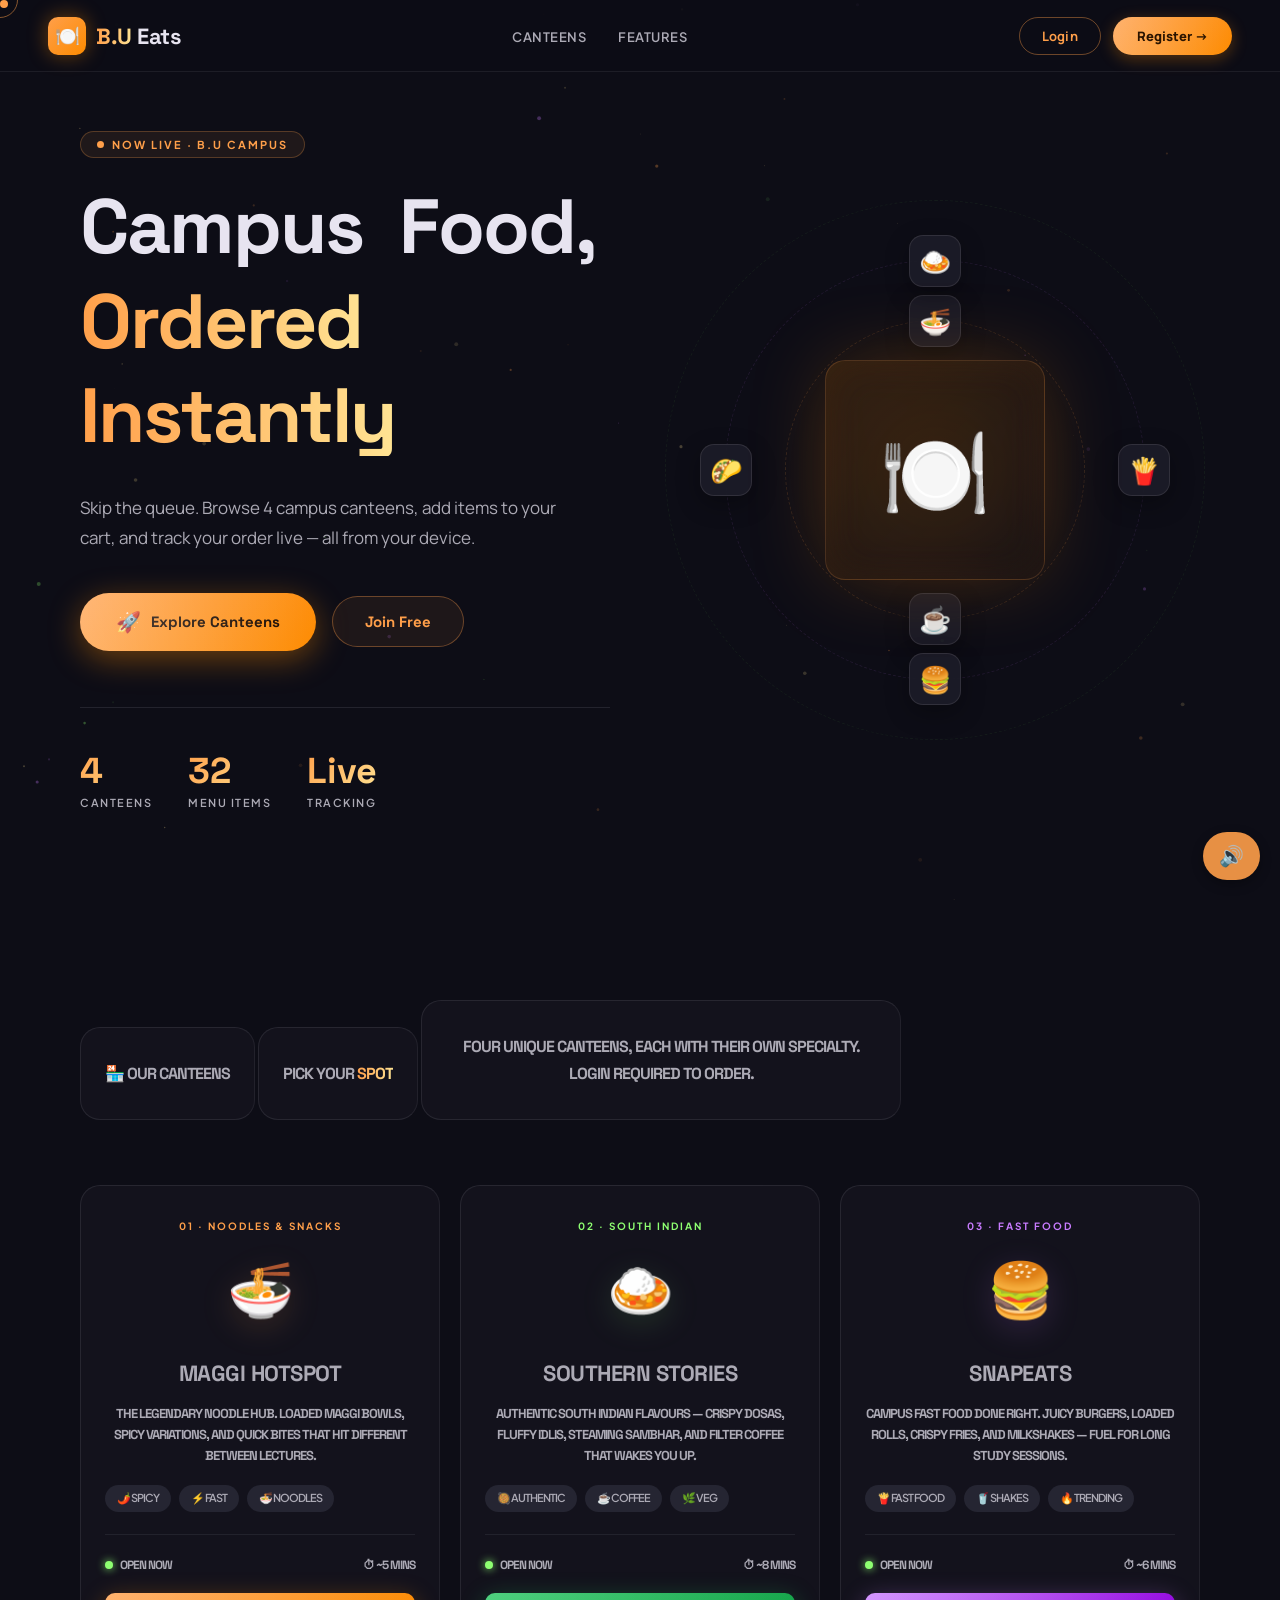
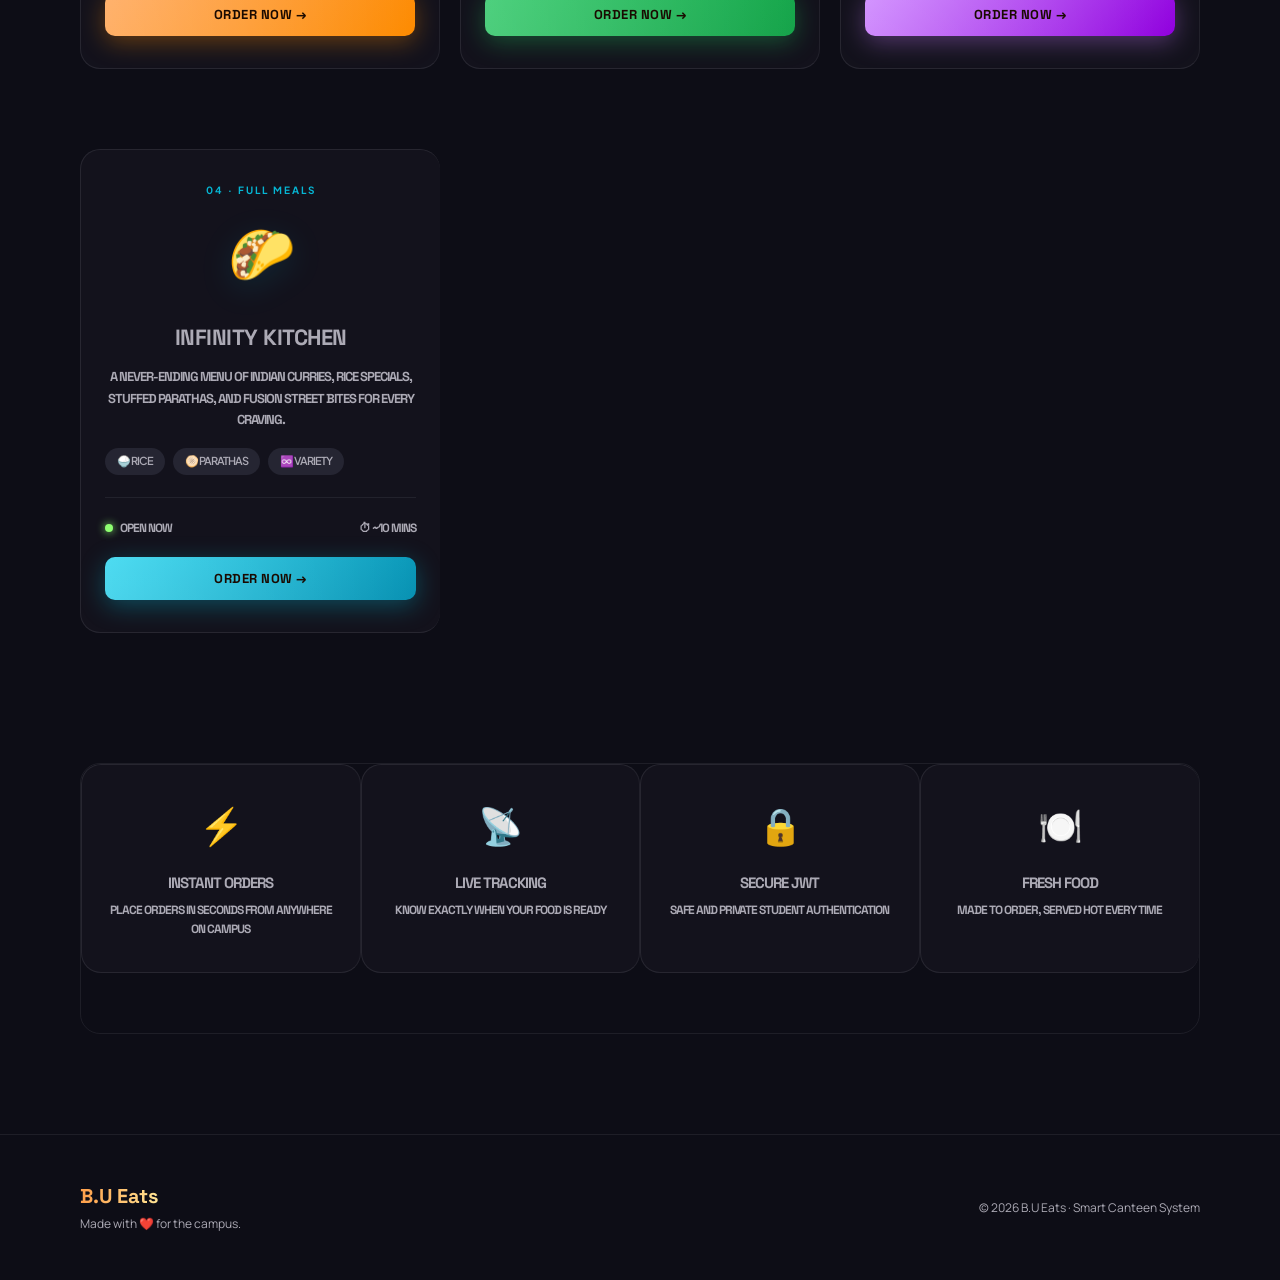
==== frontend/student/index.html @ 07b88af0 "fix: cap max volume at 10% - cannot go louder even on full volume - Changed MAX_VOLUME from 40% to 1" ====
<!DOCTYPE html>
<html lang="en">
<head>
  <meta charset="UTF-8"/>
  <meta name="viewport" content="width=device-width, initial-scale=1.0"/>
  <title>B.U Eats | Campus Food Ordering</title>
  <meta name="description" content="Order from your favourite campus canteens instantly. B.U Eats — skip the queue, enjoy the food."/>
  
  <!-- Background Music - Autoplay -->
  <audio id="bgMusic" autoplay loop style="display:none;">
    <source src="../assets/background-music.mp3" type="audio/mpeg">
  </audio>
  
  <script>
    // Start music immediately in HEAD before page renders
    const bgAudio = document.getElementById('bgMusic');
    bgAudio.volume = 0.1; // Set to 10% (very quiet)
    bgAudio.play().catch(err => {
      // Autoplay blocked - will play on first interaction
      console.log('Autoplay blocked by browser');
    });
    
    // Handle autoplay blocking with user gesture
    const enableAutoplay = () => {
      const audio = document.getElementById('bgMusic');
      if(audio && audio.paused) {
        audio.play().catch(e => console.log('Play on gesture failed:', e));
      }
      document.removeEventListener('click', enableAutoplay);
      document.removeEventListener('touchstart', enableAutoplay);
    };
    
    document.addEventListener('click', enableAutoplay);
    document.addEventListener('touchstart', enableAutoplay);
    
    // Stop audio when tab is hidden (browser backgrounded or tab switched)
    document.addEventListener('visibilitychange', () => {
      const audio = document.getElementById('bgMusic');
      if(document.hidden) {
        // Page is hidden - pause audio
        audio.pause();
        // Re-enable click/touch listeners when user comes back
        document.addEventListener('click', enableAutoplay);
        document.addEventListener('touchstart', enableAutoplay);
      }
    });
  </script>
  
  <link rel="preconnect" href="https://fonts.googleapis.com"/>
  <link href="https://fonts.googleapis.com/css2?family=Space+Grotesk:wght@400;500;600;700;800&family=Manrope:wght@400;500;600;700;800&family=Plus+Jakarta+Sans:wght@400;600;700&display=swap" rel="stylesheet"/>
  <style>
    *, *::before, *::after { box-sizing: border-box; margin: 0; padding: 0; }
    html { scroll-behavior: smooth; }

    :root {
      --bg:          #0d0d16;
      --bg-low:      #13121c;
      --bg-card:     #1f1e2b;
      --bg-high:     #252532;
      --primary:     #ff9f4a;
      --primary-2:   #fd8b00;
      --secondary:   #c97cff;
      --tertiary:    #8eff71;
      --amber:       #ffe393;
      --on-surface:  #e7e4f0;
      --muted:       #acaab5;
      --outline:     #484751;
      --radius:      12px;
      --radius-lg:   20px;
      --radius-full: 9999px;
    }

    body {
      font-family: 'Manrope', sans-serif;
      background: var(--bg);
      color: var(--on-surface);
      min-height: 100vh;
      overflow-x: hidden;
      cursor: none;
    }

    /* ── Custom cursor ─────────────────────────────────────── */
    #cursor-dot {
      width: 8px; height: 8px;
      background: var(--primary);
      border-radius: 50%;
      position: fixed; top: 0; left: 0;
      pointer-events: none; z-index: 9999;
      transition: transform 0.1s ease;
    }
    #cursor-ring {
      width: 36px; height: 36px;
      border: 1.5px solid rgba(255,159,74,0.5);
      border-radius: 50%;
      position: fixed; top: 0; left: 0;
      pointer-events: none; z-index: 9998;
      transition: width 0.3s ease, height 0.3s ease, left 0.12s ease, top 0.12s ease, opacity 0.3s ease;
    }
    body:hover #cursor-ring { opacity: 1; }

    /* ── Scrollbar ──────────────────────────────────────────── */
    ::-webkit-scrollbar { width: 5px; }
    ::-webkit-scrollbar-track { background: var(--bg); }
    ::-webkit-scrollbar-thumb { background: var(--primary); border-radius: 5px; }

    /* ── Background: ambient orbs ───────────────────────────── */
    .bg-orbs {
      position: fixed; inset: 0; z-index: 0; pointer-events: none; overflow: hidden;
    }
    .orb {
      position: absolute; border-radius: 50%; filter: blur(80px); opacity: 0;
      animation: orbFloat ease-in-out infinite;
    }
    .orb-1 { width: 600px; height: 600px; background: rgba(255,140,0,0.08); top: -200px; left: -150px; animation-duration: 12s; animation-delay: 0s; }
    .orb-2 { width: 500px; height: 500px; background: rgba(144,0,222,0.07); bottom: -150px; right: -100px; animation-duration: 15s; animation-delay: -5s; }
    .orb-3 { width: 350px; height: 350px; background: rgba(142,255,113,0.04); top: 50%; left: 50%; transform: translate(-50%,-50%); animation-duration: 10s; animation-delay: -3s; }

    @keyframes orbFloat {
      0%,100% { opacity: 0.6; transform: translateY(0) scale(1); }
      50%      { opacity: 1;   transform: translateY(-30px) scale(1.05); }
    }

    /* ── Canvas for particles ──────────────────────────────── */
    #particle-canvas {
      position: fixed; inset: 0; z-index: 0; pointer-events: none; opacity: 0.5;
    }

    /* ── Navbar ───────────────────────────────────────────── */
    nav {
      position: fixed; top: 0; left: 0; right: 0; z-index: 100;
      display: flex; align-items: center; justify-content: space-between;
      padding: 0 48px; height: 72px;
      background: rgba(13,13,22,0.7);
      backdrop-filter: blur(24px);
      -webkit-backdrop-filter: blur(24px);
      border-bottom: 0.5px solid rgba(72,71,81,0.3);
      transition: background 0.3s ease;
    }
    nav.scrolled { background: rgba(13,13,22,0.95); }

    .nav-logo {
      display: flex; align-items: center; gap: 10px;
      font-family: 'Space Grotesk', sans-serif;
      font-size: 22px; font-weight: 800;
      color: var(--on-surface);
      text-decoration: none;
      letter-spacing: -0.5px;
    }
    .nav-logo-badge {
      width: 38px; height: 38px;
      background: linear-gradient(135deg, var(--primary), var(--primary-2));
      border-radius: 10px;
      display: flex; align-items: center; justify-content: center;
      font-size: 20px;
      box-shadow: 0 0 20px rgba(255,140,0,0.4);
      animation: logoPulse 2.5s ease-in-out infinite;
    }
    @keyframes logoPulse {
      0%,100% { box-shadow: 0 0 20px rgba(255,140,0,0.3); }
      50%      { box-shadow: 0 0 40px rgba(255,140,0,0.6); }
    }
    .logo-gradient {
      background: linear-gradient(90deg, var(--primary), var(--amber));
      -webkit-background-clip: text; -webkit-text-fill-color: transparent; background-clip: text;
    }

    .nav-links {
      display: flex; gap: 32px; list-style: none;
    }
    .nav-links a {
      font-family: 'Plus Jakarta Sans', sans-serif;
      font-size: 13px; font-weight: 600;
      color: var(--muted);
      text-decoration: none;
      letter-spacing: 0.5px;
      text-transform: uppercase;
      transition: color 0.2s ease;
      position: relative;
    }
    .nav-links a::after {
      content: '';
      position: absolute; bottom: -4px; left: 0; right: 0;
      height: 1.5px;
      background: linear-gradient(90deg, var(--primary), var(--amber));
      transform: scaleX(0); transform-origin: left;
      transition: transform 0.3s ease;
    }
    .nav-links a:hover { color: var(--on-surface); }
    .nav-links a:hover::after { transform: scaleX(1); }

    .nav-btns { display: flex; align-items: center; gap: 12px; }

    .btn-ghost {
      padding: 9px 22px;
      background: transparent;
      border: 0.5px solid rgba(255,159,74,0.4);
      color: var(--primary);
      font-family: 'Manrope', sans-serif;
      font-size: 13px; font-weight: 700;
      border-radius: var(--radius-full);
      cursor: none;
      transition: all 0.3s ease;
      letter-spacing: 0.3px;
    }
    .btn-ghost:hover {
      background: rgba(255,159,74,0.1);
      border-color: var(--primary);
      box-shadow: 0 0 20px rgba(255,159,74,0.25);
    }

    .btn-solid {
      padding: 10px 24px;
      background: linear-gradient(135deg, var(--primary), var(--primary-2));
      border: none;
      color: #2a1400;
      font-family: 'Manrope', sans-serif;
      font-size: 13px; font-weight: 800;
      border-radius: var(--radius-full);
      cursor: none;
      position: relative; overflow: hidden;
      transition: all 0.3s ease;
      box-shadow: 0 4px 16px rgba(255,140,0,0.3);
    }
    .btn-solid::before {
      content: '';
      position: absolute; top: 0; left: -100%; width: 200%; height: 100%;
      background: linear-gradient(90deg, transparent, rgba(255,255,255,0.2), transparent);
      animation: shimmer 3s infinite;
    }
    @keyframes shimmer { 0% { left: -100%; } 100% { left: 100%; } }
    .btn-solid:hover { transform: translateY(-2px); box-shadow: 0 8px 28px rgba(255,140,0,0.5); }
    .btn-solid span { position: relative; z-index: 1; }

    /* ── Hero ─────────────────────────────────────────────── */
    .hero {
      position: relative; z-index: 1;
      min-height: 100vh;
      display: grid;
      grid-template-columns: 1fr 1fr;
      align-items: center;
      gap: 60px;
      padding: 100px 80px 60px;
    }
    @media (max-width: 1000px) {
      .hero { grid-template-columns: 1fr; padding: 100px 32px 60px; }
      .hero-visual { display: none; }
    }

    .hero-eyebrow {
      display: inline-flex; align-items: center; gap: 8px;
      padding: 6px 16px;
      background: rgba(255,159,74,0.08);
      border: 0.5px solid rgba(255,159,74,0.25);
      border-radius: var(--radius-full);
      font-family: 'Plus Jakarta Sans', sans-serif;
      font-size: 11px; font-weight: 700;
      color: var(--primary);
      letter-spacing: 2px; text-transform: uppercase;
      margin-bottom: 28px;
      animation: eyebrowGlow 3s ease-in-out infinite;
    }
    @keyframes eyebrowGlow {
      0%,100% { box-shadow: 0 0 0 0 rgba(255,159,74,0); }
      50%      { box-shadow: 0 0 0 6px rgba(255,159,74,0); border-color: rgba(255,159,74,0.5); }
    }
    .eyebrow-dot {
      width: 7px; height: 7px; background: var(--primary); border-radius: 50%;
      animation: blink 1.2s ease-in-out infinite;
    }
    @keyframes blink { 0%,100%{opacity:1;transform:scale(1)} 50%{opacity:0.3;transform:scale(0.6)} }

    .hero h1 {
      font-family: 'Space Grotesk', sans-serif;
      font-size: clamp(44px, 6vw, 80px);
      font-weight: 800;
      line-height: 1.05;
      letter-spacing: -2px;
      margin-bottom: 24px;
    }
    .hero h1 .word { display: inline-block; overflow: hidden; }
    .hero h1 .word span {
      display: inline-block;
      animation: wordReveal 0.8s cubic-bezier(0.4,0,0.2,1) both;
    }
    .hero h1 .word:nth-child(1) span { animation-delay: 0.1s; }
    .hero h1 .word:nth-child(2) span { animation-delay: 0.2s; }
    .hero h1 .word:nth-child(3) span { animation-delay: 0.3s; animation-name: wordRevealGrad; }
    .hero h1 .word:nth-child(4) span { animation-delay: 0.4s; animation-name: wordRevealGrad; }

    @keyframes wordReveal {
      from { transform: translateY(110%); opacity: 0; }
      to   { transform: translateY(0);    opacity: 1; }
    }
    @keyframes wordRevealGrad {
      from { transform: translateY(110%); opacity: 0; }
      to   { transform: translateY(0);    opacity: 1; }
    }

    .gradient-text {
      background: linear-gradient(90deg, var(--primary) 0%, var(--amber) 50%, var(--primary) 100%);
      background-size: 200% auto;
      -webkit-background-clip: text; -webkit-text-fill-color: transparent; background-clip: text;
      animation: gradientMove 4s linear infinite;
    }
    @keyframes gradientMove { to { background-position: 200% center; } }

    .hero-sub {
      font-size: 17px; color: var(--muted); line-height: 1.75; margin-bottom: 40px;
      max-width: 480px;
      animation: fadeUp 0.8s ease 0.6s both;
    }
    @keyframes fadeUp { from { opacity:0; transform:translateY(20px); } to { opacity:1; transform:none; } }

    .hero-cta {
      display: flex; align-items: center; gap: 16px; flex-wrap: wrap;
      animation: fadeUp 0.8s ease 0.75s both;
    }

    .btn-hero {
      display: inline-flex; align-items: center; gap: 10px;
      padding: 16px 36px;
      background: linear-gradient(135deg, var(--primary), var(--primary-2));
      border: none; color: #1a0a00;
      font-family: 'Space Grotesk', sans-serif;
      font-size: 15px; font-weight: 800;
      border-radius: var(--radius-full);
      cursor: none; text-decoration: none;
      position: relative; overflow: hidden;
      transition: all 0.35s ease;
      box-shadow: 0 8px 32px rgba(255,140,0,0.4);
    }
    .btn-hero::before {
      content: '';
      position: absolute; top: 0; left: -100%; width: 200%; height: 100%;
      background: linear-gradient(90deg, transparent, rgba(255,255,255,0.25), transparent);
      animation: shimmer 2s infinite;
    }
    .btn-hero:hover {
      transform: translateY(-4px) scale(1.04);
      box-shadow: 0 16px 48px rgba(255,140,0,0.6);
    }
    .btn-hero-icon { font-size: 20px; animation: rocketAnim 1.5s ease-in-out infinite; }
    @keyframes rocketAnim {
      0%,100%{ transform:translateY(0) rotate(0); }
      50%    { transform:translateY(-5px) rotate(-8deg); }
    }

    .btn-outline-hero {
      display: inline-flex; align-items: center; gap: 8px;
      padding: 15px 32px;
      background: rgba(255,159,74,0.07);
      border: 0.5px solid rgba(255,159,74,0.35);
      color: var(--primary);
      font-family: 'Space Grotesk', sans-serif;
      font-size: 15px; font-weight: 700;
      border-radius: var(--radius-full);
      cursor: none; text-decoration: none;
      transition: all 0.3s ease;
    }
    .btn-outline-hero:hover {
      background: rgba(255,159,74,0.14);
      border-color: var(--primary);
      transform: translateY(-2px);
      box-shadow: 0 8px 24px rgba(255,159,74,0.2);
    }

    .hero-stats {
      display: flex; gap: 36px; margin-top: 56px; padding-top: 40px;
      border-top: 0.5px solid rgba(72,71,81,0.4);
      animation: fadeUp 0.8s ease 0.9s both;
    }
    .stat-num {
      font-family: 'Space Grotesk', sans-serif;
      font-size: 36px; font-weight: 800;
      background: linear-gradient(135deg, var(--primary), var(--amber));
      -webkit-background-clip: text; -webkit-text-fill-color: transparent; background-clip: text;
    }
    .stat-label {
      font-family: 'Plus Jakarta Sans', sans-serif;
      font-size: 11px; font-weight: 600; color: var(--muted);
      text-transform: uppercase; letter-spacing: 1.5px; margin-top: 2px;
    }

    /* ── Hero visual: orbiting food ────────────────────────── */
    .hero-visual {
      position: relative; width: 100%; aspect-ratio: 1;
      display: flex; align-items: center; justify-content: center;
      animation: fadeUp 0.8s ease 0.5s both;
    }

    .visual-core {
      position: relative;
      width: 220px; height: 220px;
      background: linear-gradient(135deg, rgba(255,140,0,0.15), rgba(253,139,0,0.05));
      border: 0.5px solid rgba(255,159,74,0.2);
      border-radius: var(--radius-lg);
      display: flex; align-items: center; justify-content: center;
      font-size: 90px;
      box-shadow: 0 0 80px rgba(255,140,0,0.2), inset 0 0 40px rgba(255,140,0,0.05);
      backdrop-filter: blur(20px);
      animation: coreFloat 5s ease-in-out infinite;
    }
    @keyframes coreFloat {
      0%,100%{ transform:translateY(0) rotate(0deg); }
      33%    { transform:translateY(-12px) rotate(2deg); }
      66%    { transform:translateY(6px) rotate(-1deg); }
    }

    .orbit { position: absolute; border-radius: 50%; border: 0.5px dashed rgba(255,159,74,0.15); }
    .orbit-1 { width: 300px; height: 300px; animation: spin 12s linear infinite; }
    .orbit-2 { width: 420px; height: 420px; animation: spin 20s linear infinite reverse; border-color: rgba(201,124,255,0.1); }
    .orbit-3 { width: 540px; height: 540px; animation: spin 30s linear infinite; border-color: rgba(142,255,113,0.06); }
    @keyframes spin { to { transform: rotate(360deg); } }

    .orbit-item {
      position: absolute;
      width: 52px; height: 52px;
      background: rgba(31,30,43,0.8);
      border: 0.5px solid rgba(72,71,81,0.5);
      border-radius: 14px;
      display: flex; align-items: center; justify-content: center;
      font-size: 26px;
      backdrop-filter: blur(12px);
      box-shadow: 0 8px 24px rgba(0,0,0,0.3);
    }
    /* place items on orbit rings */
    .orbit-1 .orbit-item:nth-child(1) { top: -26px; left: calc(50% - 26px); }
    .orbit-1 .orbit-item:nth-child(2) { bottom: -26px; left: calc(50% - 26px); }
    .orbit-2 .orbit-item:nth-child(1) { top: -26px; left: calc(50% - 26px); }
    .orbit-2 .orbit-item:nth-child(2) { bottom: -26px; left: calc(50% - 26px); }
    .orbit-2 .orbit-item:nth-child(3) { left: -26px; top: calc(50% - 26px); }
    .orbit-2 .orbit-item:nth-child(4) { right: -26px; top: calc(50% - 26px); }

    /* Glow halo */
    .visual-glow {
      position: absolute; width: 300px; height: 300px;
      background: radial-gradient(circle, rgba(255,140,0,0.08) 0%, transparent 70%);
      border-radius: 50%;
      animation: glowPulse 4s ease-in-out infinite;
    }
    @keyframes glowPulse { 0%,100%{opacity:0.6;transform:scale(1)} 50%{opacity:1;transform:scale(1.15)} }

    /* ── Section ───────────────────────────────────────────── */
    section { position: relative; z-index: 1; padding: 100px 80px; }
    @media (max-width: 800px) { section { padding: 80px 24px; } }

    .section-eyebrow {
      display: inline-block;
      font-family: 'Plus Jakarta Sans', sans-serif;
      font-size: 11px; font-weight: 700;
      color: var(--primary); letter-spacing: 2.5px; text-transform: uppercase;
      margin-bottom: 14px;
      opacity: 0; transform: translateY(16px); transition: all 0.6s ease;
    }
    .section-eyebrow.visible { opacity: 1; transform: none; }

    .section-title {
      font-family: 'Space Grotesk', sans-serif;
      font-size: clamp(30px, 4vw, 48px);
      font-weight: 800; letter-spacing: -1px; line-height: 1.15;
      margin-bottom: 14px;
      opacity: 0; transform: translateY(20px); transition: all 0.6s ease 0.1s;
    }
    .section-title.visible { opacity: 1; transform: none; }

    .section-sub {
      font-size: 16px; color: var(--muted); line-height: 1.7; max-width: 480px;
      margin-bottom: 60px;
      opacity: 0; transform: translateY(16px); transition: all 0.6s ease 0.2s;
    }
    .section-sub.visible { opacity: 1; transform: none; }

    /* ── Canteen grid ──────────────────────────────────────── */
    .canteen-grid {
      display: grid;
      grid-template-columns: repeat(auto-fill, minmax(280px, 1fr));
      gap: 20px;
    }

    .canteen-card {
      position: relative;
      background: var(--bg-card);
      border: 0.5px solid rgba(72,71,81,0.4);
      border-radius: var(--radius-lg);
      padding: 32px 28px;
      overflow: hidden;
      cursor: none;
      transition: all 0.4s cubic-bezier(0.4,0,0.2,1);
      transform-style: preserve-3d;

      opacity: 0; transform: translateY(30px) scale(0.97);
    }
    .canteen-card.visible { opacity: 1; transform: none; }

    /* top glow bar */
    .canteen-card::before {
      content: '';
      position: absolute; top: 0; left: 0; right: 0; height: 2px;
      background: linear-gradient(90deg, transparent, var(--card-accent), transparent);
      opacity: 0; transition: opacity 0.4s;
    }

    /* radial glow on hover */
    .canteen-card::after {
      content: '';
      position: absolute; inset: 0;
      background: radial-gradient(ellipse 70% 50% at 50% 0%, var(--card-glow), transparent);
      opacity: 0; transition: opacity 0.4s;
      border-radius: inherit;
    }

    .canteen-card:hover {
      transform: translateY(-10px) scale(1.02) rotateX(2deg);
      border-color: var(--card-accent);
      box-shadow: 0 30px 80px rgba(0,0,0,0.5), 0 0 0 0.5px var(--card-accent), 0 0 60px var(--card-glow);
    }
    .canteen-card:hover::before { opacity: 1; }
    .canteen-card:hover::after  { opacity: 1; }

    .canteen-card:nth-child(1) { --card-accent: #ff9f4a; --card-glow: rgba(255,159,74,0.15); transition-delay: 0.05s; }
    .canteen-card:nth-child(2) { --card-accent: #8eff71; --card-glow: rgba(142,255,113,0.12); transition-delay: 0.10s; }
    .canteen-card:nth-child(3) { --card-accent: #c97cff; --card-glow: rgba(201,124,255,0.15); transition-delay: 0.15s; }
    .canteen-card:nth-child(4) { --card-accent: #06b6d4; --card-glow: rgba(6,182,212,0.12);   transition-delay: 0.20s; }

    .canteen-badge {
      font-family: 'Plus Jakarta Sans', sans-serif;
      font-size: 10px; font-weight: 700;
      color: var(--card-accent); letter-spacing: 2px; text-transform: uppercase;
      margin-bottom: 10px;
    }

    .canteen-icon {
      font-size: 54px; display: block; margin-bottom: 18px;
      transition: transform 0.4s cubic-bezier(0.34,1.56,0.64,1);
      filter: drop-shadow(0 8px 16px var(--card-glow));
    }
    .canteen-card:hover .canteen-icon { transform: scale(1.22) translateY(-4px) rotate(-6deg); }

    .canteen-name {
      font-family: 'Space Grotesk', sans-serif;
      font-size: 22px; font-weight: 800; letter-spacing: -0.5px;
      margin-bottom: 10px;
    }
    .canteen-desc { font-size: 13px; color: var(--muted); line-height: 1.65; margin-bottom: 18px; }

    .canteen-chips { display: flex; gap: 8px; flex-wrap: wrap; margin-bottom: 22px; }
    .chip {
      padding: 4px 12px;
      background: var(--bg-high);
      border-radius: var(--radius-full);
      font-family: 'Plus Jakarta Sans', sans-serif;
      font-size: 11px; font-weight: 600;
      color: var(--muted);
      transition: all 0.25s;
    }
    .canteen-card:hover .chip { border: 0.5px solid var(--card-accent); color: var(--card-accent); background: transparent; }

    .canteen-foot {
      display: flex; align-items: center; justify-content: space-between;
      padding-top: 20px;
      border-top: 0.5px solid rgba(72,71,81,0.3);
      margin-bottom: 18px;
    }
    .live-indicator { display: flex; align-items: center; gap: 7px; font-size: 12px; color: var(--muted); }
    .live-dot {
      width: 8px; height: 8px; border-radius: 50%;
      background: var(--tertiary);
      box-shadow: 0 0 8px var(--tertiary);
      animation: blink 1.5s ease-in-out infinite;
    }
    .time-label { font-size: 12px; color: var(--muted); }

    .btn-canteen {
      position: relative; width: 100%;
      padding: 13px;
      border: none;
      color: #1a0a00;
      font-family: 'Space Grotesk', sans-serif;
      font-size: 13px; font-weight: 800;
      letter-spacing: 0.5px; text-transform: uppercase;
      border-radius: 10px;
      cursor: none; overflow: hidden;
      transition: all 0.3s ease;
    }
    .canteen-card:nth-child(1) .btn-canteen { background: linear-gradient(135deg,#ff9f4a,#fd8b00); box-shadow: 0 6px 24px rgba(255,140,0,0.35); }
    .canteen-card:nth-child(2) .btn-canteen { background: linear-gradient(135deg,#22c55e,#16a34a); box-shadow: 0 6px 24px rgba(34,197,94,0.35); }
    .canteen-card:nth-child(3) .btn-canteen { background: linear-gradient(135deg,#c97cff,#9000de); box-shadow: 0 6px 24px rgba(201,124,255,0.35); }
    .canteen-card:nth-child(4) .btn-canteen { background: linear-gradient(135deg,#22d3ee,#0891b2); box-shadow: 0 6px 24px rgba(6,182,212,0.35); }

    .btn-canteen::before {
      content: '';
      position: absolute; top:0; left:-100%; width:200%; height:100%;
      background: linear-gradient(90deg,transparent,rgba(255,255,255,0.2),transparent);
      animation: shimmer 2.5s infinite;
    }
    .btn-canteen:hover { transform: translateY(-3px); filter: brightness(1.1); }
    .btn-canteen span { position: relative; z-index:1; }

    /* ── Features strip ────────────────────────────────────── */
    .features-strip {
      display: grid;
      grid-template-columns: repeat(4, 1fr);
      margin-top: 70px;
      border: 0.5px solid rgba(72,71,81,0.3);
      border-radius: var(--radius-lg);
      overflow: hidden;
    }
    @media (max-width: 700px) { .features-strip { grid-template-columns: 1fr 1fr; } }

    .feature-cell {
      padding: 32px 24px;
      background: var(--bg-low);
      text-align: center;
      border-right: 0.5px solid rgba(72,71,81,0.3);
      transition: background 0.3s ease;
      opacity: 0; transform: translateY(16px); transition: all 0.5s ease;
    }
    .feature-cell.visible { opacity: 1; transform: none; }
    .feature-cell:last-child { border-right: none; }
    .feature-cell:hover { background: rgba(255,159,74,0.05); }
    .feature-emoji { font-size: 36px; margin-bottom: 12px; display: block; }
    .feature-title {
      font-family: 'Space Grotesk', sans-serif;
      font-size: 15px; font-weight: 700; margin-bottom: 6px;
    }
    .feature-desc { font-size: 12px; color: var(--muted); line-height: 1.6; }

    /* ── Footer ────────────────────────────────────────────── */
    footer {
      position: relative; z-index: 1;
      border-top: 0.5px solid rgba(72,71,81,0.3);
      padding: 48px 80px;
      display: flex; align-items: center; justify-content: space-between; flex-wrap: wrap; gap: 20px;
    }
    @media (max-width: 700px) { footer { padding: 40px 24px; flex-direction: column; text-align: center; } }
    .footer-brand {
      font-family: 'Space Grotesk', sans-serif;
      font-size: 20px; font-weight: 800;
    }
    .footer-text { font-size: 12px; color: var(--muted); }
    .footer-love { color: var(--primary); }

    /* ═══════════════════════════════════════════════════════════
       MOBILE RESPONSIVE — all breakpoints
    ═══════════════════════════════════════════════════════════ */

    /* Hamburger button */
    .hamburger {
      display: none;
      flex-direction: column; justify-content: center; align-items: center;
      gap: 5px; width: 40px; height: 40px;
      background: rgba(255,159,74,0.08);
      border: 0.5px solid rgba(255,159,74,0.25);
      border-radius: 10px; cursor: pointer; z-index: 200;
    }
    .hamburger span {
      width: 20px; height: 2px;
      background: var(--primary); border-radius: 2px;
      transition: all 0.3s ease;
      display: block;
    }
    .hamburger.open span:nth-child(1) { transform: translateY(7px) rotate(45deg); }
    .hamburger.open span:nth-child(2) { opacity: 0; }
    .hamburger.open span:nth-child(3) { transform: translateY(-7px) rotate(-45deg); }

    /* Mobile drawer */
    .mobile-menu {
      display: none;
      position: fixed; top: 72px; left: 0; right: 0; bottom: 0;
      background: rgba(13,13,22,0.97);
      backdrop-filter: blur(24px);
      flex-direction: column; align-items: center; justify-content: center;
      gap: 32px; z-index: 99;
      animation: menuSlide 0.3s ease;
    }
    @keyframes menuSlide {
      from { opacity: 0; transform: translateY(-20px); }
      to   { opacity: 1; transform: none; }
    }
    .mobile-menu.open { display: flex; }
    .mobile-menu a {
      font-family: 'Space Grotesk', sans-serif;
      font-size: 28px; font-weight: 800;
      color: var(--on-surface); text-decoration: none;
      transition: color 0.2s;
    }
    .mobile-menu a:hover { color: var(--primary); }
    .mobile-menu-btns { display: flex; flex-direction: column; gap: 12px; align-items: center; margin-top: 16px; }

    @media (max-width: 768px) {
      /* Hide desktop cursor on touch devices */
      #cursor-dot, #cursor-ring { display: none; }
      body { cursor: auto; }
      a, button { cursor: pointer; }

      /* Navbar */
      nav { padding: 0 20px; }
      .nav-links { display: none; }
      .nav-btns  { display: none; }
      .hamburger { display: flex; }

      /* Hero */
      .hero {
        grid-template-columns: 1fr;
        padding: 90px 20px 50px;
        min-height: auto;
        gap: 32px;
        text-align: center;
      }
      .hero-visual { display: none !important; }
      .hero-content { display: flex; flex-direction: column; align-items: center; }
      .hero-eyebrow { margin-bottom: 20px; }
      .hero h1 {
        font-size: clamp(36px, 9vw, 52px);
        letter-spacing: -1.5px;
      }
      .hero-sub { font-size: 15px; text-align: center; max-width: 100%; }
      .hero-cta { justify-content: center; }
      .btn-hero { padding: 14px 28px; font-size: 14px; }
      .btn-outline-hero { padding: 13px 24px; font-size: 14px; }
      .hero-stats {
        margin-top: 36px; padding-top: 28px;
        justify-content: center; gap: 24px;
      }
      .stat-num { font-size: 28px; }

      /* Section */
      section { padding: 60px 20px; }
      .section-sub { margin-bottom: 36px; }

      /* Canteen grid — 2 columns on mobile */
      .canteen-grid {
        grid-template-columns: 1fr 1fr;
        gap: 12px;
      }
      .canteen-card { padding: 20px 16px; }
      .canteen-icon { font-size: 38px; margin-bottom: 12px; }
      .canteen-name { font-size: 16px; }
      .canteen-desc { font-size: 12px; margin-bottom: 12px; display: none; }
      .canteen-chips { display: none; }
      .canteen-foot { margin-bottom: 12px; }
      .btn-canteen { padding: 11px; font-size: 11px; }

      /* Features strip — 2x2 */
      .features-strip { grid-template-columns: 1fr 1fr; }
      .feature-cell { padding: 24px 16px; border-bottom: 0.5px solid rgba(72,71,81,0.3); }
      .feature-emoji { font-size: 28px; }
      .feature-title { font-size: 13px; }
      .feature-desc  { font-size: 11px; }

      /* Footer */
      footer { padding: 32px 20px; flex-direction: column; text-align: center; gap: 12px; }
    }

    @media (max-width: 400px) {
      .canteen-grid { grid-template-columns: 1fr; }
      .hero h1 { font-size: 32px; }
      .hero-cta { flex-direction: column; width: 100%; }
      .btn-hero, .btn-outline-hero { width: 100%; justify-content: center; }
    }
  </style>
</head>
<body>

<!-- Custom cursor -->
<div id="cursor-dot"></div>
<div id="cursor-ring"></div>

<!-- Ambient orbs -->
<div class="bg-orbs">
  <div class="orb orb-1"></div>
  <div class="orb orb-2"></div>
  <div class="orb orb-3"></div>
</div>

<!-- Particle canvas -->
<canvas id="particle-canvas"></canvas>

<!-- Navbar -->
<nav id="navbar">
  <a href="index.html" class="nav-logo">
    <div class="nav-logo-badge">🍽️</div>
    <span><span class="logo-gradient">B.U</span> Eats</span>
  </a>
  <ul class="nav-links">
    <li><a href="#canteens">Canteens</a></li>
    <li><a href="#features">Features</a></li>
  </ul>
  <div class="nav-btns" id="navBtns">
    <!-- Populated by JS based on login state -->
  </div>
  <!-- Hamburger (mobile only) -->
  <button class="hamburger" id="hamburger" onclick="toggleMenu()" aria-label="Menu">
    <span></span><span></span><span></span>
  </button>
</nav>

<!-- Mobile slide-down menu -->
<div class="mobile-menu" id="mobileMenu">
  <a href="#canteens" onclick="toggleMenu()">Canteens</a>
  <a href="#features" onclick="toggleMenu()">Features</a>
  <div class="mobile-menu-btns" id="mobileNavBtns">
    <!-- filled by JS -->
  </div>
</div>

<!-- Hero -->
<div class="hero">
  <!-- Left content -->
  <div class="hero-content">
    <div class="hero-eyebrow">
      <div class="eyebrow-dot"></div>
      Now Live · B.U Campus
    </div>

    <h1>
      <span class="word"><span>Campus</span></span>&nbsp;
      <span class="word"><span>Food,</span></span><br>
      <span class="word"><span class="gradient-text">Ordered</span></span>&nbsp;
      <span class="word"><span class="gradient-text">Instantly</span></span>
    </h1>

    <p class="hero-sub">
      Skip the queue. Browse 4 campus canteens, add items to your cart, 
      and track your order live — all from your device.
    </p>

    <div class="hero-cta">
      <a href="#canteens" class="btn-hero">
        <span class="btn-hero-icon">🚀</span>
        <span>Explore Canteens</span>
      </a>
      <a href="register.html" class="btn-outline-hero">Join Free</a>
    </div>

    <div class="hero-stats">
      <div>
        <div class="stat-num" data-count="4">0</div>
        <div class="stat-label">Canteens</div>
      </div>
      <div>
        <div class="stat-num" data-count="32">0</div>
        <div class="stat-label">Menu Items</div>
      </div>
      <div>
        <div class="stat-num" data-text="Live">—</div>
        <div class="stat-label">Tracking</div>
      </div>
    </div>
  </div>

  <!-- Right: orbiting food visual -->
  <div class="hero-visual">
    <div class="visual-glow"></div>

    <div class="orbit orbit-1">
      <div class="orbit-item">🍜</div>
      <div class="orbit-item">☕</div>
    </div>
    <div class="orbit orbit-2">
      <div class="orbit-item">🍛</div>
      <div class="orbit-item">🍔</div>
      <div class="orbit-item">🌮</div>
      <div class="orbit-item">🍟</div>
    </div>
    <div class="orbit orbit-3"></div>

    <div class="visual-core">🍽️</div>
  </div>
</div>

<!-- Canteens Section -->
<section id="canteens">
  <div class="section-eyebrow reveal">🏪 Our Canteens</div>
  <div class="section-title reveal">Pick Your <span class="gradient-text">Spot</span></div>
  <div class="section-sub reveal">Four unique canteens, each with their own specialty. Login required to order.</div>

  <div class="canteen-grid">

    <div class="canteen-card reveal" onclick="openCanteen(1)" id="canteen-1">
      <div class="canteen-badge">01 · Noodles & Snacks</div>
      <span class="canteen-icon">🍜</span>
      <div class="canteen-name">Maggi Hotspot</div>
      <div class="canteen-desc">The legendary noodle hub. Loaded Maggi bowls, spicy variations, and quick bites that hit different between lectures.</div>
      <div class="canteen-chips">
        <span class="chip">🌶️ Spicy</span>
        <span class="chip">⚡ Fast</span>
        <span class="chip">🍜 Noodles</span>
      </div>
      <div class="canteen-foot">
        <div class="live-indicator"><div class="live-dot"></div> Open Now</div>
        <div class="time-label">⏱ ~5 mins</div>
      </div>
      <button class="btn-canteen"><span>Order Now →</span></button>
    </div>

    <div class="canteen-card reveal" onclick="openCanteen(2)" id="canteen-2">
      <div class="canteen-badge">02 · South Indian</div>
      <span class="canteen-icon">🍛</span>
      <div class="canteen-name">Southern Stories</div>
      <div class="canteen-desc">Authentic South Indian flavours — crispy dosas, fluffy idlis, steaming sambhar, and filter coffee that wakes you up.</div>
      <div class="canteen-chips">
        <span class="chip">🥘 Authentic</span>
        <span class="chip">☕ Coffee</span>
        <span class="chip">🌿 Veg</span>
      </div>
      <div class="canteen-foot">
        <div class="live-indicator"><div class="live-dot"></div> Open Now</div>
        <div class="time-label">⏱ ~8 mins</div>
      </div>
      <button class="btn-canteen"><span>Order Now →</span></button>
    </div>

    <div class="canteen-card reveal" onclick="openCanteen(3)" id="canteen-3">
      <div class="canteen-badge">03 · Fast Food</div>
      <span class="canteen-icon">🍔</span>
      <div class="canteen-name">SnapEats</div>
      <div class="canteen-desc">Campus fast food done right. Juicy burgers, loaded rolls, crispy fries, and milkshakes — fuel for long study sessions.</div>
      <div class="canteen-chips">
        <span class="chip">🍟 Fast Food</span>
        <span class="chip">🥤 Shakes</span>
        <span class="chip">🔥 Trending</span>
      </div>
      <div class="canteen-foot">
        <div class="live-indicator"><div class="live-dot"></div> Open Now</div>
        <div class="time-label">⏱ ~6 mins</div>
      </div>
      <button class="btn-canteen"><span>Order Now →</span></button>
    </div>

    <div class="canteen-card reveal" onclick="openCanteen(4)" id="canteen-4">
      <div class="canteen-badge">04 · Full Meals</div>
      <span class="canteen-icon">🌮</span>
      <div class="canteen-name">Infinity Kitchen</div>
      <div class="canteen-desc">A never-ending menu of Indian curries, rice specials, stuffed parathas, and fusion street bites for every craving.</div>
      <div class="canteen-chips">
        <span class="chip">🍚 Rice</span>
        <span class="chip">🫓 Parathas</span>
        <span class="chip">♾️ Variety</span>
      </div>
      <div class="canteen-foot">
        <div class="live-indicator"><div class="live-dot"></div> Open Now</div>
        <div class="time-label">⏱ ~10 mins</div>
      </div>
      <button class="btn-canteen"><span>Order Now →</span></button>
    </div>

  </div>

  <!-- Features strip -->
  <div class="features-strip" id="features">
    <div class="feature-cell reveal">
      <span class="feature-emoji">⚡</span>
      <div class="feature-title">Instant Orders</div>
      <div class="feature-desc">Place orders in seconds from anywhere on campus</div>
    </div>
    <div class="feature-cell reveal">
      <span class="feature-emoji">📡</span>
      <div class="feature-title">Live Tracking</div>
      <div class="feature-desc">Know exactly when your food is ready</div>
    </div>
    <div class="feature-cell reveal">
      <span class="feature-emoji">🔒</span>
      <div class="feature-title">Secure JWT</div>
      <div class="feature-desc">Safe and private student authentication</div>
    </div>
    <div class="feature-cell reveal">
      <span class="feature-emoji">🍽️</span>
      <div class="feature-title">Fresh Food</div>
      <div class="feature-desc">Made to order, served hot every time</div>
    </div>
  </div>
</section>

<!-- Footer -->
<footer>
  <div>
    <div class="footer-brand"><span class="gradient-text">B.U Eats</span></div>
    <div class="footer-text" style="margin-top:6px;">Made with <span class="footer-love">❤️</span> for the campus.</div>
  </div>
  <div class="footer-text">© 2026 B.U Eats · Smart Canteen System</div>
</footer>

<script>
/* ── Custom cursor ── */
const dot  = document.getElementById('cursor-dot');
const ring = document.getElementById('cursor-ring');
let mx=0,my=0,rx=0,ry=0;
document.addEventListener('mousemove',e=>{
  mx=e.clientX; my=e.clientY;
  dot.style.left  = (mx-4)+'px';
  dot.style.top   = (my-4)+'px';
});
(function animRing(){
  rx += (mx - rx) * 0.12;
  ry += (my - ry) * 0.12;
  ring.style.left = (rx-18)+'px';
  ring.style.top  = (ry-18)+'px';
  requestAnimationFrame(animRing);
})();
document.querySelectorAll('a,button,.canteen-card').forEach(el=>{
  el.addEventListener('mouseenter',()=>{
    ring.style.width='56px'; ring.style.height='56px';
    ring.style.borderColor='rgba(255,159,74,0.7)';
    dot.style.transform='scale(2)';
  });
  el.addEventListener('mouseleave',()=>{
    ring.style.width='36px'; ring.style.height='36px';
    ring.style.borderColor='rgba(255,159,74,0.5)';
    dot.style.transform='scale(1)';
  });
});
</script>
<script src="../common/config.js"></script>
<script src="../common/app.js"></script>
<script>
/* ── Particle canvas ── */
const canvas = document.getElementById('particle-canvas');
const ctx = canvas.getContext('2d');
canvas.width  = window.innerWidth;
canvas.height = window.innerHeight;
window.addEventListener('resize',()=>{ canvas.width=window.innerWidth; canvas.height=window.innerHeight; });

const COLORS = ['rgba(255,159,74,', 'rgba(201,124,255,', 'rgba(142,255,113,', 'rgba(255,227,147,'];
const particles = Array.from({length:60},()=>({
  x: Math.random()*canvas.width,
  y: Math.random()*canvas.height,
  r: Math.random()*1.6+0.4,
  dx: (Math.random()-0.5)*0.4,
  dy: -Math.random()*0.5-0.1,
  c: COLORS[Math.floor(Math.random()*COLORS.length)],
  a: Math.random()*0.5+0.1,
}));

(function drawParticles(){
  ctx.clearRect(0,0,canvas.width,canvas.height);
  particles.forEach(p=>{
    p.x += p.dx; p.y += p.dy;
    if(p.y < -5) { p.y = canvas.height+5; p.x = Math.random()*canvas.width; }
    ctx.beginPath();
    ctx.arc(p.x,p.y,p.r,0,Math.PI*2);
    ctx.fillStyle = p.c + p.a + ')';
    ctx.fill();
  });
  requestAnimationFrame(drawParticles);
})();

/* ── Scroll-reveal ── */
const revealEls = document.querySelectorAll('.reveal');
const io = new IntersectionObserver(entries=>{
  entries.forEach((e,i)=>{
    if(e.isIntersecting){
      setTimeout(()=> e.target.classList.add('visible'), i*60);
      io.unobserve(e.target);
    }
  });
},{threshold:0.12});
revealEls.forEach(el=>{
  el.classList.add('section-eyebrow','section-title','section-sub','canteen-card','feature-cell');
  io.observe(el);
});

/* ── Scroll effects ── */
window.addEventListener('scroll',()=>{
  document.getElementById('navbar').classList.toggle('scrolled', window.scrollY>40);
});

/* ── Count-up animation ── */
document.querySelectorAll('[data-count]').forEach(el=>{
  const target = +el.dataset.count;
  let cur=0; const step=Math.ceil(target/30);
  const iv = setInterval(()=>{
    cur = Math.min(cur+step, target);
    el.textContent = cur;
    if(cur>=target) clearInterval(iv);
  },40);
});
document.querySelectorAll('[data-text]').forEach(el=>{
  setTimeout(()=>el.textContent=el.dataset.text, 800);
});

/* ── 3D tilt on canteen cards ── */
document.querySelectorAll('.canteen-card').forEach(card=>{
  card.addEventListener('mousemove',e=>{
    const r=card.getBoundingClientRect();
    const x=e.clientX-r.left, y=e.clientY-r.top;
    const cx=r.width/2, cy=r.height/2;
    const rx=(y-cy)/cy*6, ry=(cx-x)/cx*6;
    card.style.transform=`translateY(-10px) rotateX(${rx}deg) rotateY(${ry}deg) scale(1.02)`;
  });
  card.addEventListener('mouseleave',()=>{
    card.style.transform='';
  });
});

/* ── Navbar: show user or login buttons ── */
(function updateNav(){
  const token = localStorage.getItem('student_token');
  const user  = JSON.parse(localStorage.getItem('student_user') || 'null');
  const activeOrder = localStorage.getItem('student_order');
  const btns  = document.getElementById('navBtns');
  
  if(token && user && user.name){
    const firstName = user.name.split(' ')[0];
    const trackOrderBtn = activeOrder ? `
      <a href="order_status.html" style="text-decoration:none;">
        <button style="
          display:flex;align-items:center;gap:6px;
          padding:8px 16px;
          background:linear-gradient(135deg,rgba(34,197,94,0.15),rgba(79,255,176,0.1));
          border:0.5px solid rgba(79,255,176,0.4);
          color:#4fffb0;
          font-family:'Space Grotesk',sans-serif;
          font-size:12px;font-weight:700;
          border-radius:9999px;
          cursor:pointer;
          transition:all 0.25s;
          white-space:nowrap;
        " onmouseover="this.style.background='linear-gradient(135deg,rgba(34,197,94,0.25),rgba(79,255,176,0.2))'; this.style.boxShadow='0 0 20px rgba(79,255,176,0.2)'" onmouseout="this.style.background='linear-gradient(135deg,rgba(34,197,94,0.15),rgba(79,255,176,0.1))'; this.style.boxShadow='none'">
          <span style="font-size:14px;">📍</span>
          <span>Track Order</span>
        </button>
      </a>
    ` : '';
    
    btns.innerHTML = `
      <div style="display:flex;align-items:center;gap:12px;flex-wrap:wrap;">
        ${trackOrderBtn}
        <div style="
          display:flex;align-items:center;gap:8px;
          padding:8px 16px;
          background:rgba(255,159,74,0.1);
          border:0.5px solid rgba(255,159,74,0.3);
          border-radius:9999px;
          font-family:'Space Grotesk',sans-serif;
          font-size:13px;font-weight:700;
          cursor:pointer;
          transition:all 0.25s;
        " onclick="openCreditsModal()" onmouseover="this.style.background='rgba(255,159,74,0.2)'" onmouseout="this.style.background='rgba(255,159,74,0.1)'">
          <span style="font-size:16px;">👋</span>
          <span style="background:linear-gradient(90deg,#ff9f4a,#ffe393);-webkit-background-clip:text;-webkit-text-fill-color:transparent;background-clip:text;">
            ${firstName}
          </span>
          <span id="creditsDisplay" style="margin-left:8px;color:#ffd60a;font-weight:800;">💳 0</span>
        </div>
        <button onclick="logout()" style="
          padding:8px 18px;
          background:rgba(239,68,68,0.1);
          border:0.5px solid rgba(239,68,68,0.3);
          color:#fca5a5;
          font-family:'Manrope',sans-serif;font-size:13px;font-weight:700;
          border-radius:9999px;cursor:pointer;
          transition:all 0.25s;
          white-space:nowrap;
        " onmouseover="this.style.background='rgba(239,68,68,0.2)'" onmouseout="this.style.background='rgba(239,68,68,0.1)'">
          Sign Out
        </button>
      </div>`;
  } else {
    btns.innerHTML = `
      <a href="login.html"><button class="btn-ghost" style="cursor:pointer">Login</button></a>
      <a href="register.html"><button class="btn-solid" style="cursor:pointer"><span>Register →</span></button></a>`;
  }
})();

function logout(){
  localStorage.removeItem('student_token');
  localStorage.removeItem('student_user');
  localStorage.removeItem('student_order');
  window.location.reload();
}
document.querySelectorAll('a[href^="#"]').forEach(a=>{
  a.addEventListener('click',e=>{
    e.preventDefault();
    const t=document.querySelector(a.getAttribute('href'));
    if(t) t.scrollIntoView({behavior:'smooth'});
  });
});

/* ── openCanteen logic ── */
function openCanteen(id){
  const token=localStorage.getItem('student_token');
  if(!token||token==='undefined'){
    const card=document.getElementById('canteen-'+id);
    card.style.animation='shake 0.4s ease';
    setTimeout(()=>card.style.animation='',400);
    setTimeout(()=>{
      localStorage.setItem('redirectAfterLogin','menu.html?canteen='+id);
      window.location='login.html';
    },450);
    return;
  }
  window.location='menu.html?canteen='+id;
}
// inject shake keyframe
const ks=document.createElement('style');
ks.textContent='@keyframes shake{0%,100%{transform:translateX(0)}25%{transform:translateX(-8px)}75%{transform:translateX(8px)}}';
document.head.appendChild(ks);

// Force all reveal elements visible after a delay (fallback)
setTimeout(()=>document.querySelectorAll('.reveal').forEach(e=>e.classList.add('visible')),200);

/* ── Hamburger menu ── */
function toggleMenu(){
  const hb = document.getElementById('hamburger');
  const mm = document.getElementById('mobileMenu');
  hb.classList.toggle('open');
  mm.classList.toggle('open');
  // Populate mobile nav buttons same as desktop
  const token = localStorage.getItem('student_token');
  const user  = JSON.parse(localStorage.getItem('student_user') || 'null');
  const activeOrder = localStorage.getItem('student_order');
  const mBtns = document.getElementById('mobileNavBtns');
  if(token && user && user.name){
    const firstName = user.name.split(' ')[0];
    const trackBtn = activeOrder ? `<a href="order_status.html" style="display:flex;align-items:center;gap:8px;padding:12px 20px;background:rgba(79,255,176,0.15);border:0.5px solid rgba(79,255,176,0.3);color:#4fffb0;border-radius:12px;text-decoration:none;font-weight:700;">📍 Track Order</a>` : '';
    
    mBtns.innerHTML = `
      <div style="font-family:'Space Grotesk',sans-serif;font-size:20px;font-weight:800;color:#ff9f4a;">👋 ${firstName}</div>
      ${trackBtn}
      <button onclick="logout()" style="margin-top:8px;padding:12px 32px;background:rgba(239,68,68,0.15);border:0.5px solid rgba(239,68,68,0.4);color:#fca5a5;font-family:'Manrope',sans-serif;font-size:15px;font-weight:700;border-radius:9999px;cursor:pointer;width:100%;">Sign Out</button>`;
  } else {
    mBtns.innerHTML = `
      <a href="login.html" style="font-size:22px!important;">Login</a>
      <a href="register.html" style="color:#ff9f4a!important;font-size:22px!important;">Register →</a>`;
  }
}
// Close menu on scroll
window.addEventListener('scroll',()=>{
  document.getElementById('mobileMenu').classList.remove('open');
  document.getElementById('hamburger').classList.remove('open');
},{ passive: true });

/* ── CREDITS MODAL ── */
function openCreditsModal(){
  const modal = document.getElementById('creditsModal') || createCreditsModal();
  modal.style.display = 'flex';
  loadCredits();
}

function closeCreditsModal(){
  const modal = document.getElementById('creditsModal');
  if(modal) modal.style.display = 'none';
}

function createCreditsModal(){
  const modal = document.createElement('div');
  modal.id = 'creditsModal';
  modal.style.cssText = `
    display:none;
    position:fixed;
    inset:0;
    background:rgba(0,0,0,0.7);
    z-index:10000;
    align-items:center;
    justify-content:center;
    padding:20px;
  `;
  modal.innerHTML = `
    <div style="
      background:#13121c;
      border:1px solid rgba(255,159,74,0.3);
      border-radius:24px;
      padding:32px;
      max-width:500px;
      width:100%;
      animation:slideUp 0.3s ease;
    ">
      <div style="display:flex;justify-content:space-between;align-items:center;margin-bottom:24px;">
        <h2 style="font-size:22px;font-weight:800;color:#e7e4f0;">💳 Your Credits & Orders</h2>
        <button onclick="closeCreditsModal()" style="
          background:none;
          border:none;
          color:#9998aa;
          font-size:24px;
          cursor:pointer;
        ">✕</button>
      </div>
      
      <div style="
        background:rgba(255,159,74,0.1);
        border:1px solid rgba(255,159,74,0.3);
        border-radius:16px;
        padding:16px;
        margin-bottom:24px;
        text-align:center;
      ">
        <div style="color:#9998aa;font-size:12px;margin-bottom:6px;">Available Credits</div>
        <div style="font-size:32px;font-weight:900;background:linear-gradient(90deg,#ff9f4a,#ffe393);-webkit-background-clip:text;-webkit-text-fill-color:transparent;background-clip:text;">
          ₹<span id="modalCreditsValue">0</span>
        </div>
        <div style="color:#9998aa;font-size:11px;margin-top:6px;">Earned from late canteen orders</div>
      </div>
      
      <div style="margin-bottom:16px;">
        <div style="color:#9998aa;font-size:12px;font-weight:700;margin-bottom:12px;text-transform:uppercase;letter-spacing:1.2px;">Recent Orders</div>
        <div id="ordersListModal" style="max-height:300px;overflow-y:auto;">Loading...</div>
      </div>
      
      <style>
        @keyframes slideUp {
          from { opacity:0;transform:translateY(24px) }
          to { opacity:1;transform:translateY(0) }
        }
      </style>
    </div>
  `;
  document.body.appendChild(modal);
  modal.addEventListener('click', (e) => e.target === modal && closeCreditsModal());
  return modal;
}

async function loadCredits(){
  try {
    const res = await fetch(`${API}/student/credits`, { 
      headers: { Authorization: `Bearer ${localStorage.getItem('student_token')}` }
    });
    if(!res.ok) throw new Error('Failed to load credits');
    const data = await res.json();
    const creditsDisplay = document.getElementById('creditsDisplay');
    if(creditsDisplay) creditsDisplay.textContent = `💳 ₹${data.credits || 0}`;
    document.getElementById('modalCreditsValue').textContent = data.credits || 0;
  } catch(e) {
    console.error('Credits error:', e);
  }
  
  try {
    const token = localStorage.getItem('student_token');
    console.log('Fetching orders with token:', token ? 'present' : 'missing');
    const res = await fetch(`${API}/student/orders`, {
      headers: { Authorization: `Bearer ${token}` }
    });
    console.log('Orders response status:', res.status);
    if(!res.ok) {
      const errText = await res.text();
      console.error('Orders error response:', errText);
      throw new Error(`HTTP ${res.status}: ${errText}`);
    }
    const orders = await res.json();
    console.log('Orders loaded:', orders);
    
    const html = orders.map(o => {
      const items = Array.isArray(o.items) ? o.items : [];
      const itemsJson = JSON.stringify(items);
      return `
      <div style="
        background:#1f1e2b;
        border:0.5px solid rgba(72,71,81,0.4);
        border-radius:12px;
        padding:12px;
        margin-bottom:10px;
        font-size:12px;
      ">
        <div style="display:flex;justify-content:space-between;align-items:center;margin-bottom:6px;">
          <span style="font-weight:700;color:#e7e4f0;">Order #${o.order_id}</span>
          <button onclick="showOrderDetails(${o.order_id}, '${itemsJson.replace(/'/g, "\\'")}', ${o.price})" style="
            padding:4px 12px;
            background:linear-gradient(135deg,rgba(255,159,74,0.2),rgba(255,159,74,0.1));
            border:0.5px solid rgba(255,159,74,0.4);
            color:#ff9f4a;
            font-family:'Manrope',sans-serif;
            font-size:11px;
            font-weight:700;
            border-radius:6px;
            cursor:pointer;
            transition:all 0.2s;
          " onmouseover="this.style.background='linear-gradient(135deg,rgba(255,159,74,0.3),rgba(255,159,74,0.2))'; this.style.boxShadow='0 0 12px rgba(255,159,74,0.2)'" onmouseout="this.style.background='linear-gradient(135deg,rgba(255,159,74,0.2),rgba(255,159,74,0.1))'; this.style.boxShadow='none'">
            👁️ View Order
          </button>
        </div>
        <div style="display:flex;justify-content:space-between;align-items:center;">
          <div style="color:#9998aa;">${o.items_count} items • ₹${o.price} total</div>
          ${o.late_penalty > 0 ? `<div style="color:#fca5a5;font-weight:700;">Fine: ₹${o.late_penalty}</div>` : ''}
        </div>`;
    }).join('');
    
    document.getElementById('ordersListModal').innerHTML = html || '<div style="color:#9998aa;text-align:center;padding:16px;">No orders yet</div>';
  } catch(e) {
    console.error('Orders error:', e);
    document.getElementById('ordersListModal').innerHTML = `<div style="color:#fca5a5;">Error: ${e.message}</div>`;
  }
}

function showOrderDetails(orderId, itemsJson, totalPrice) {
  try {
    const items = JSON.parse(itemsJson);
    
    const modal = document.createElement('div');
    modal.id = 'orderDetailsModal';
    modal.style.cssText = `
      position:fixed;
      inset:0;
      background:rgba(0,0,0,0.8);
      z-index:10001;
      display:flex;
      align-items:center;
      justify-content:center;
      padding:20px;
      animation:fadeIn 0.3s ease;
    `;
    
    modal.innerHTML = `
      <div style="
        background:#13121c;
        border:1px solid rgba(255,159,74,0.3);
        border-radius:24px;
        padding:32px;
        max-width:450px;
        width:100%;
        animation:slideUp 0.3s ease;
      ">
        <div style="display:flex;justify-content:space-between;align-items:center;margin-bottom:24px;">
          <h2 style="font-size:22px;font-weight:800;color:#e7e4f0;">🧾 Order #${orderId}</h2>
          <button onclick="this.closest('div').parentElement.remove()" style="
            background:none;
            border:none;
            color:#9998aa;
            font-size:28px;
            cursor:pointer;
          ">✕</button>
        </div>
        
        <div style="border-bottom:1px solid rgba(72,71,81,0.4);margin-bottom:16px;padding-bottom:16px;">
          ${items.map(item => `
            <div style="display:flex;justify-content:space-between;align-items:center;margin-bottom:12px;padding:10px 0;">
              <div>
                <div style="color:#e7e4f0;font-weight:700;font-size:13px;">${item.name}</div>
                <div style="color:#9998aa;font-size:11px;margin-top:2px;">Qty: <span style="color:#ff9f4a;font-weight:700;">x${item.qty || 1}</span></div>
              </div>
              <div style="color:#ffe393;font-weight:800;font-size:14px;">₹${item.price * (item.qty || 1)}</div>
            </div>
          `).join('')}
        </div>
        
        <div style="background:rgba(255,159,74,0.08);border:1px solid rgba(255,159,74,0.2);border-radius:14px;padding:16px;text-align:right;">
          <div style="color:#9998aa;font-size:12px;margin-bottom:6px;">TOTAL AMOUNT</div>
          <div style="font-size:28px;font-weight:900;background:linear-gradient(90deg,#ff9f4a,#ffe393);-webkit-background-clip:text;-webkit-text-fill-color:transparent;background-clip:text;">
            ₹${totalPrice}
          </div>
        </div>
        
        <style>
          @keyframes fadeIn {
            from { opacity:0 }
            to { opacity:1 }
          }
          @keyframes slideUp {
            from { opacity:0;transform:translateY(24px) }
            to { opacity:1;transform:translateY(0) }
          }
        </style>
      </div>
    `;
    
    document.body.appendChild(modal);
    modal.addEventListener('click', (e) => {
      if (e.target === modal) modal.remove();
    });
  } catch(e) {
    console.error('Error showing order details:', e);
  }
}

// Load credits on page load
window.addEventListener('load', async () => {
  const token = localStorage.getItem('student_token');
  if(token) {
    try {
      const res = await fetch(`${API}/student/credits`, {
        headers: { Authorization: `Bearer ${token}` }
      });
      if(res.ok) {
        const data = await res.json();
        const creditsDisplay = document.getElementById('creditsDisplay');
        if(creditsDisplay) creditsDisplay.textContent = `💳 ₹${data.credits || 0}`;
      }
    } catch(e) {
      console.error('Credits load failed', e);
    }
  }
});

</script>

<!-- Music Player Toggle Button -->
<button onclick="toggleMusic()" style="position: fixed; bottom: 20px; right: 20px; z-index: 100; background: rgba(255, 159, 74, 0.9); border: none; color: white; font-size: 20px; cursor: pointer; padding: 12px 16px; border-radius: 50px; backdrop-filter: blur(10px); box-shadow: 0 4px 12px rgba(0,0,0,0.3); transition: all 0.3s ease;">
  <span id="musicIcon">🔊</span>
</button>

<script>
let isMusicPlaying = true;
const MAX_VOLUME = 0.1; // Max volume capped at 10% - cannot go louder

function toggleMusic() {
  const audio = document.getElementById('bgMusic');
  const icon = document.getElementById('musicIcon');
  
  if(audio.paused) {
    audio.volume = MAX_VOLUME; // Set to max allowed 10%
    audio.play().catch(e => console.log('Play failed:', e));
    icon.textContent = '🔊';
    isMusicPlaying = true;
  } else {
    audio.pause();
    icon.textContent = '🔇';
    isMusicPlaying = false;
  }
}

// Fallback: Play on first user interaction if autoplay blocked
document.addEventListener('click', () => {
  const audio = document.getElementById('bgMusic');
  if(audio && audio.paused) {
    audio.volume = Math.min(audio.volume, MAX_VOLUME); // Enforce max volume
    audio.play().catch(e => console.log('Play on click failed:', e));
  }
}, { once: true });

// Also handle touchstart for mobile devices
document.addEventListener('touchstart', () => {
  const audio = document.getElementById('bgMusic');
  if(audio && audio.paused) {
    audio.volume = Math.min(audio.volume, MAX_VOLUME); // Enforce max volume
    audio.play().catch(e => console.log('Play on touch failed:', e));
  }
}, { once: true });
</script>

</body>
</html>
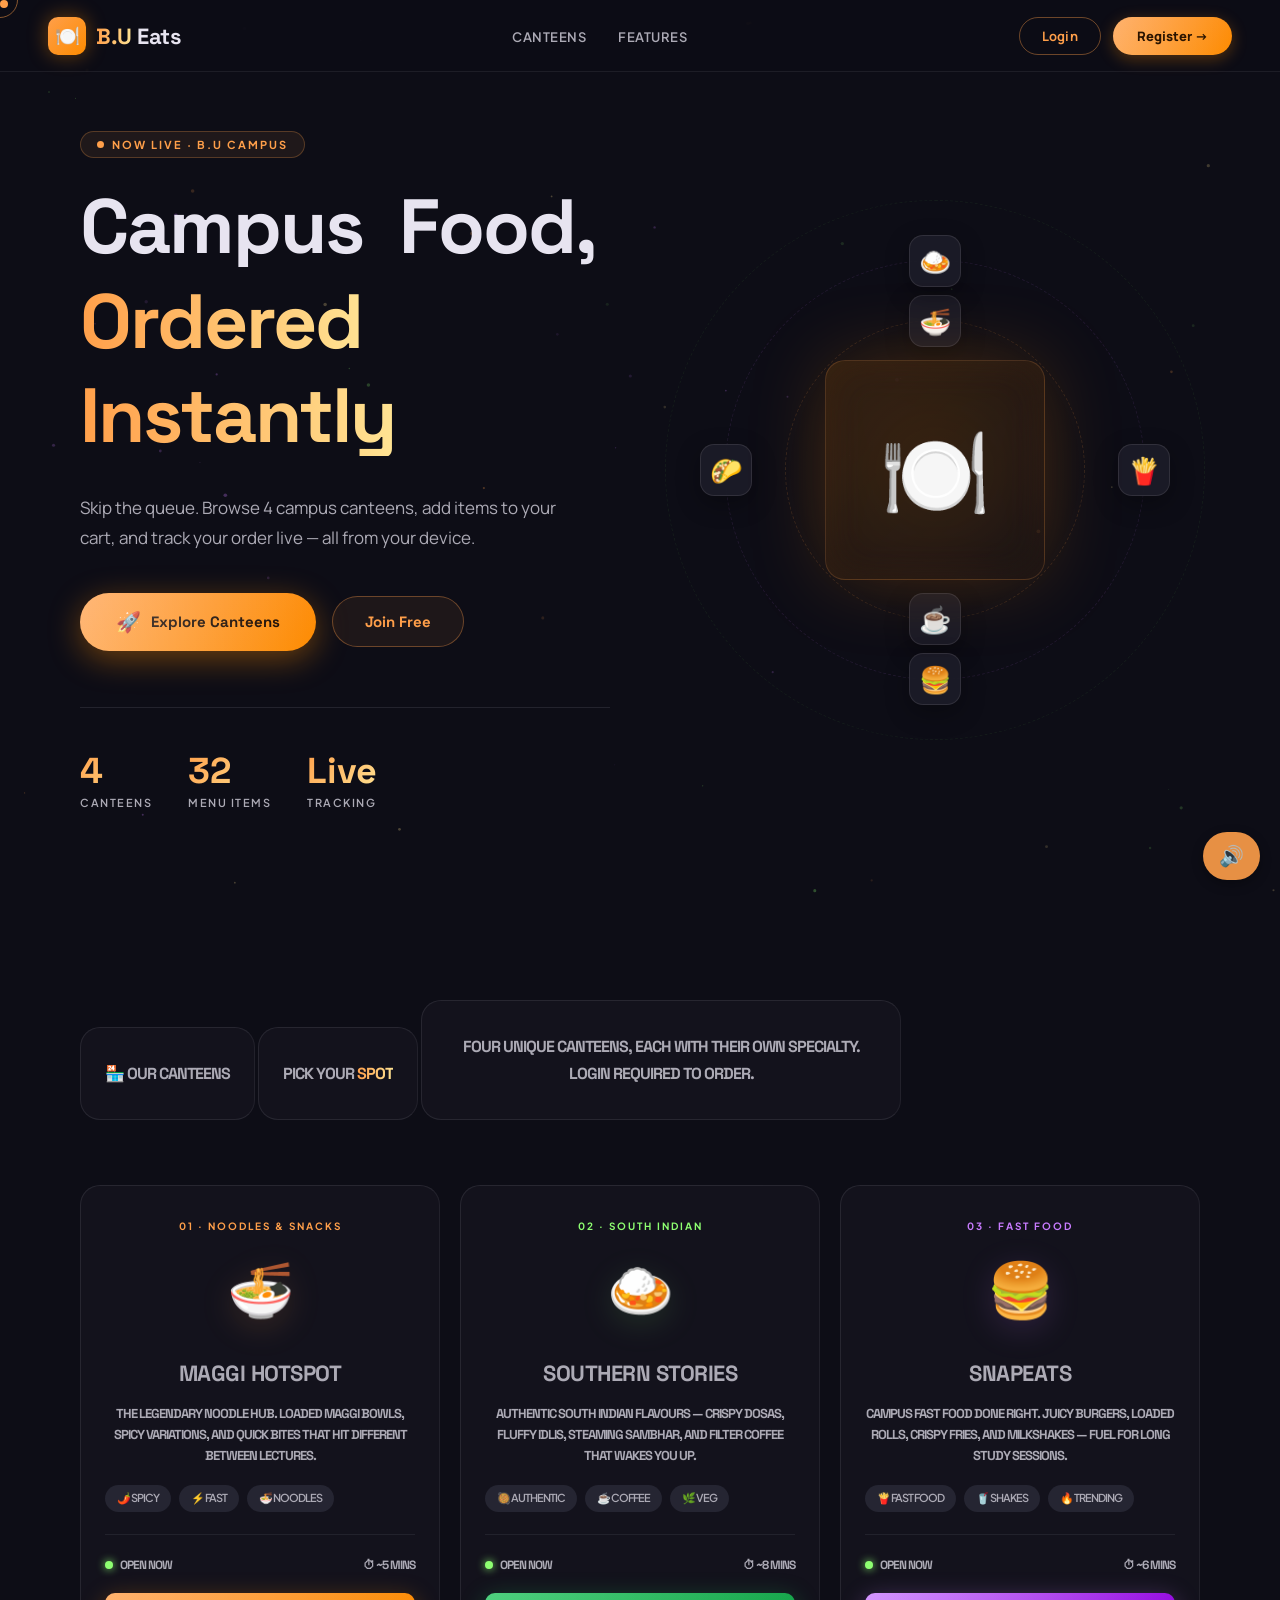
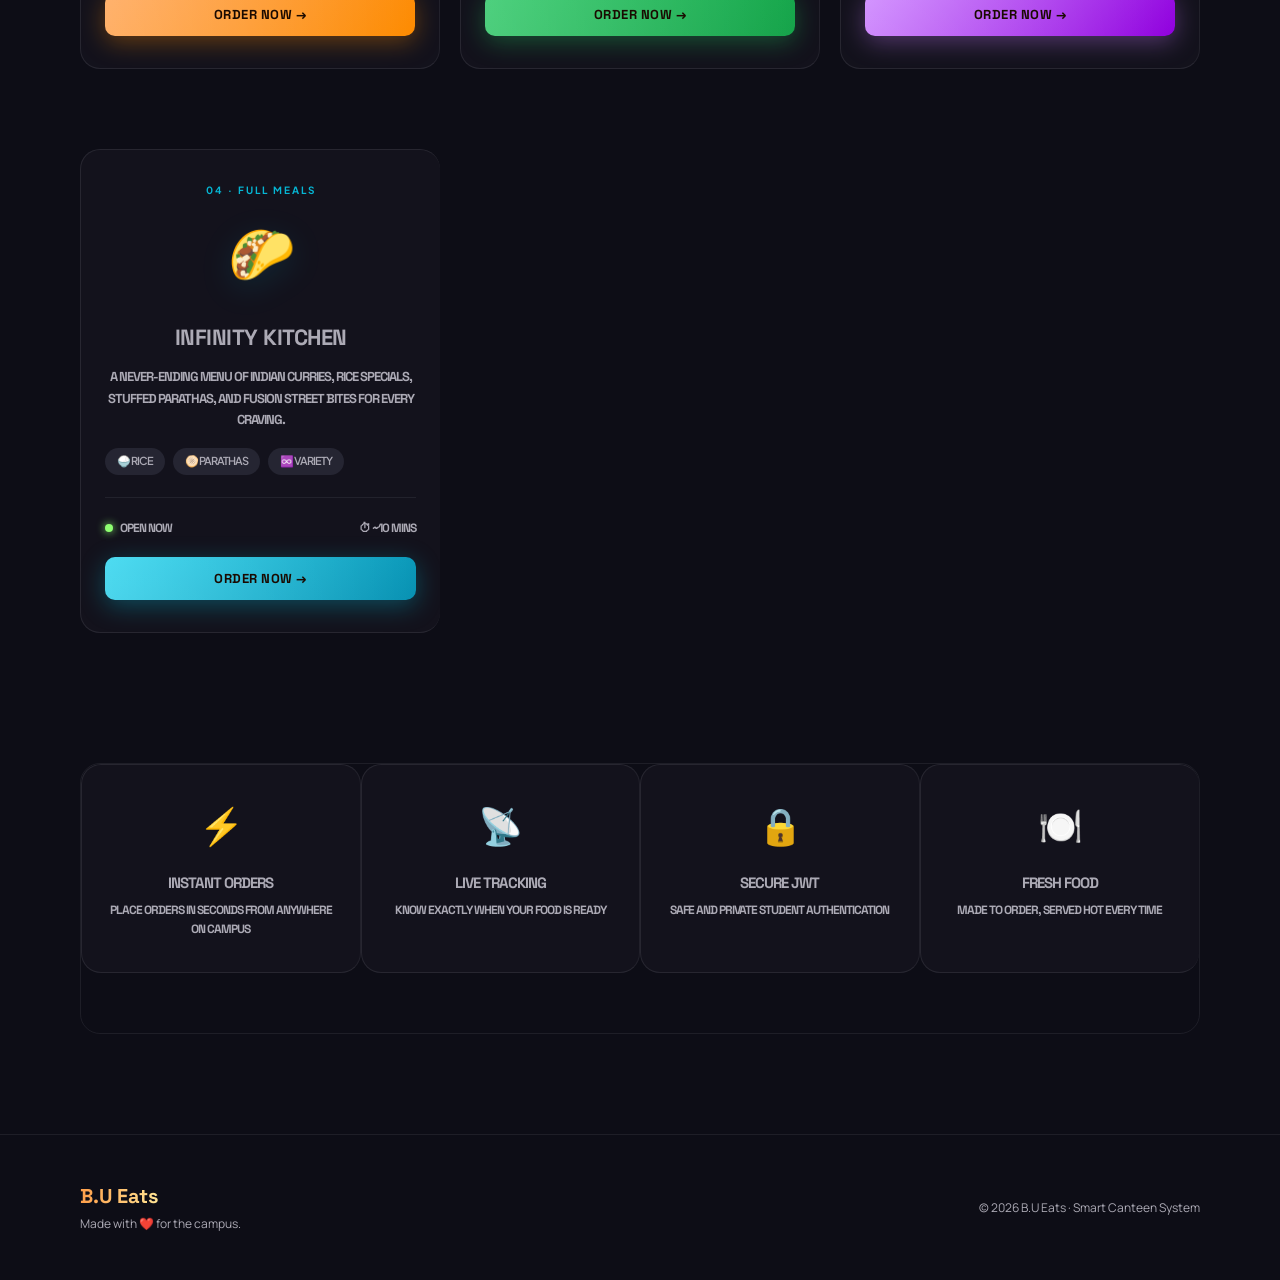
==== commit 0a45ebe5: "fix: reduce max volume from 10% to 5% for mobile compatibility - Mobile devices amplify audio differ" ====
--- a/frontend/student/index.html
+++ b/frontend/student/index.html
@@ -14,7 +14,7 @@
   <script>
     // Start music immediately in HEAD before page renders
     const bgAudio = document.getElementById('bgMusic');
-    bgAudio.volume = 0.1; // Set to 10% (very quiet)
+    bgAudio.volume = 0.05; // Set to 5% (very quiet for mobile compatibility)
     bgAudio.play().catch(err => {
       // Autoplay blocked - will play on first interaction
       console.log('Autoplay blocked by browser');
@@ -1489,14 +1489,14 @@
 
 <script>
 let isMusicPlaying = true;
-const MAX_VOLUME = 0.1; // Max volume capped at 10% - cannot go louder
+const MAX_VOLUME = 0.05; // Max volume capped at 5% - very quiet for mobile
 
 function toggleMusic() {
   const audio = document.getElementById('bgMusic');
   const icon = document.getElementById('musicIcon');
   
   if(audio.paused) {
-    audio.volume = MAX_VOLUME; // Set to max allowed 10%
+    audio.volume = MAX_VOLUME; // Set to max allowed 5%
     audio.play().catch(e => console.log('Play failed:', e));
     icon.textContent = '🔊';
     isMusicPlaying = true;
@@ -1511,7 +1511,7 @@
 document.addEventListener('click', () => {
   const audio = document.getElementById('bgMusic');
   if(audio && audio.paused) {
-    audio.volume = Math.min(audio.volume, MAX_VOLUME); // Enforce max volume
+    audio.volume = Math.min(audio.volume, MAX_VOLUME); // Enforce max volume 5%
     audio.play().catch(e => console.log('Play on click failed:', e));
   }
 }, { once: true });
@@ -1520,7 +1520,7 @@
 document.addEventListener('touchstart', () => {
   const audio = document.getElementById('bgMusic');
   if(audio && audio.paused) {
-    audio.volume = Math.min(audio.volume, MAX_VOLUME); // Enforce max volume
+    audio.volume = Math.min(audio.volume, MAX_VOLUME); // Enforce max volume 5%
     audio.play().catch(e => console.log('Play on touch failed:', e));
   }
 }, { once: true });
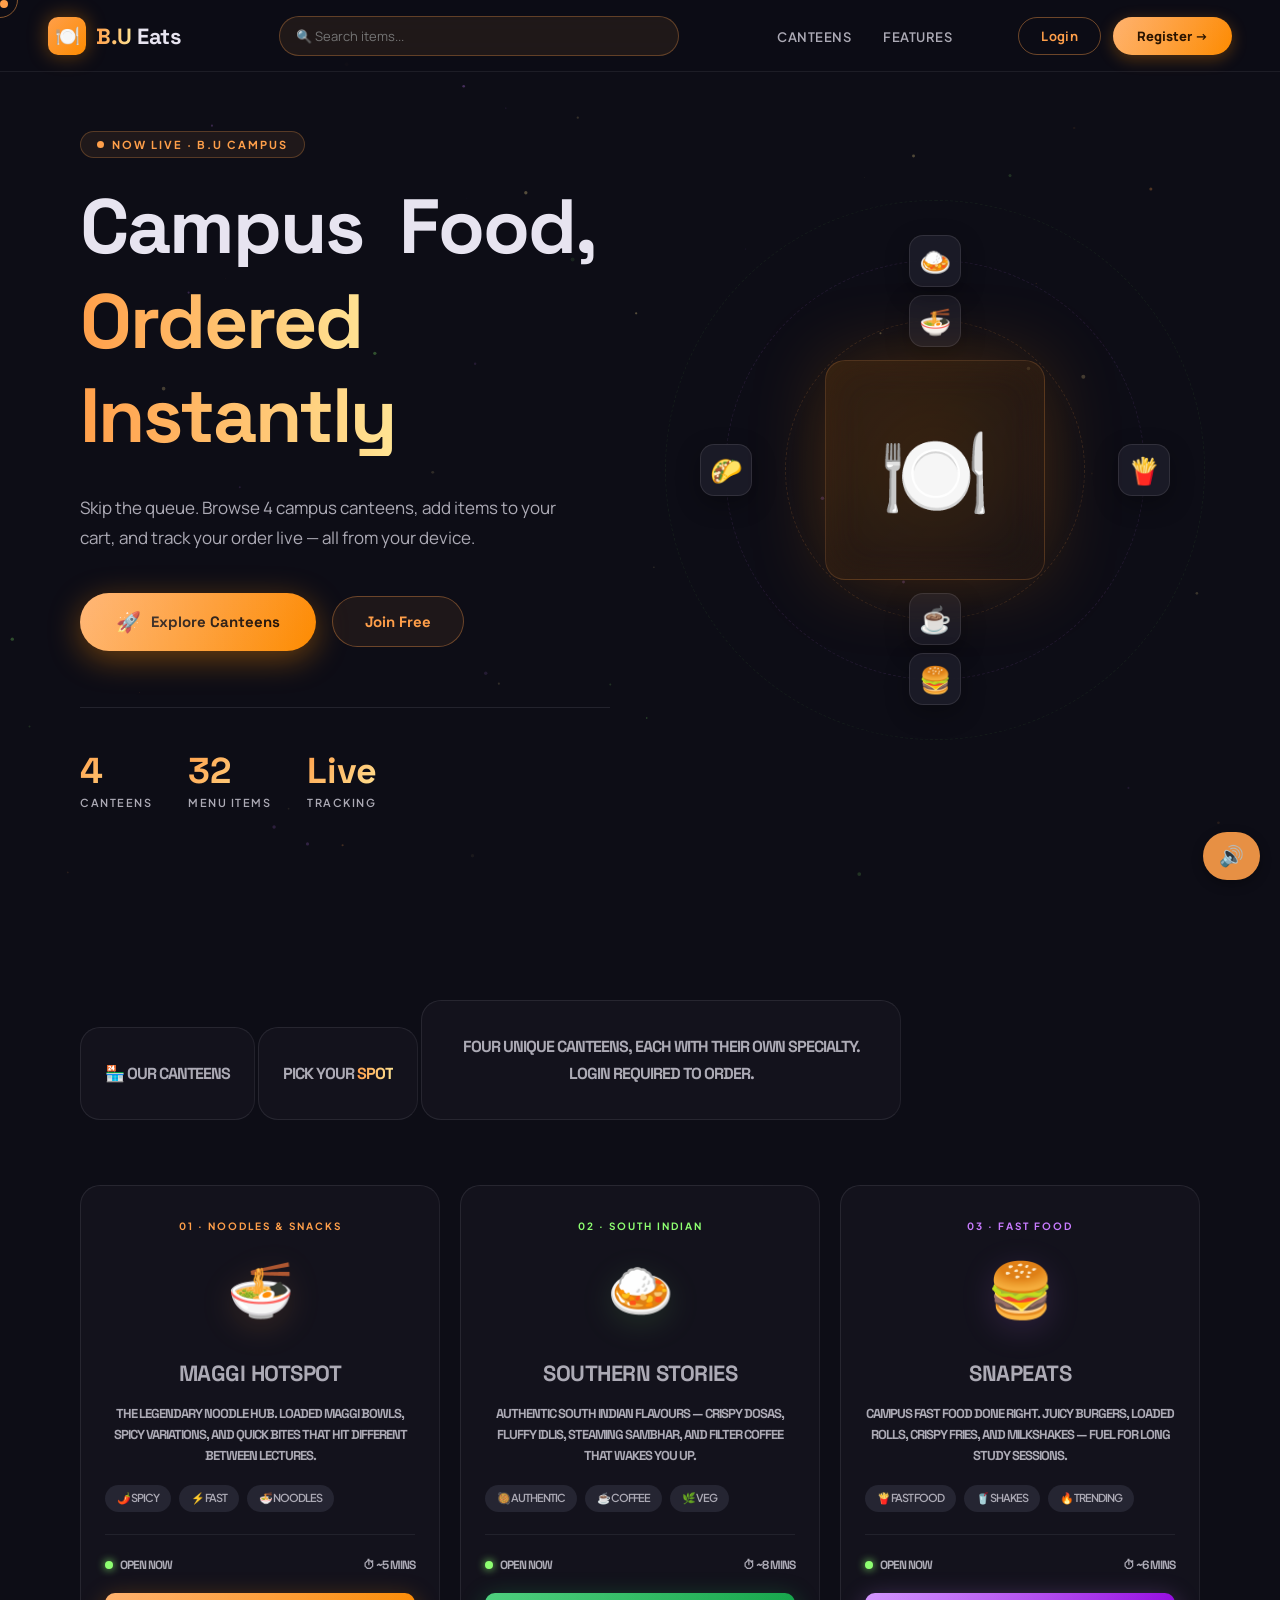
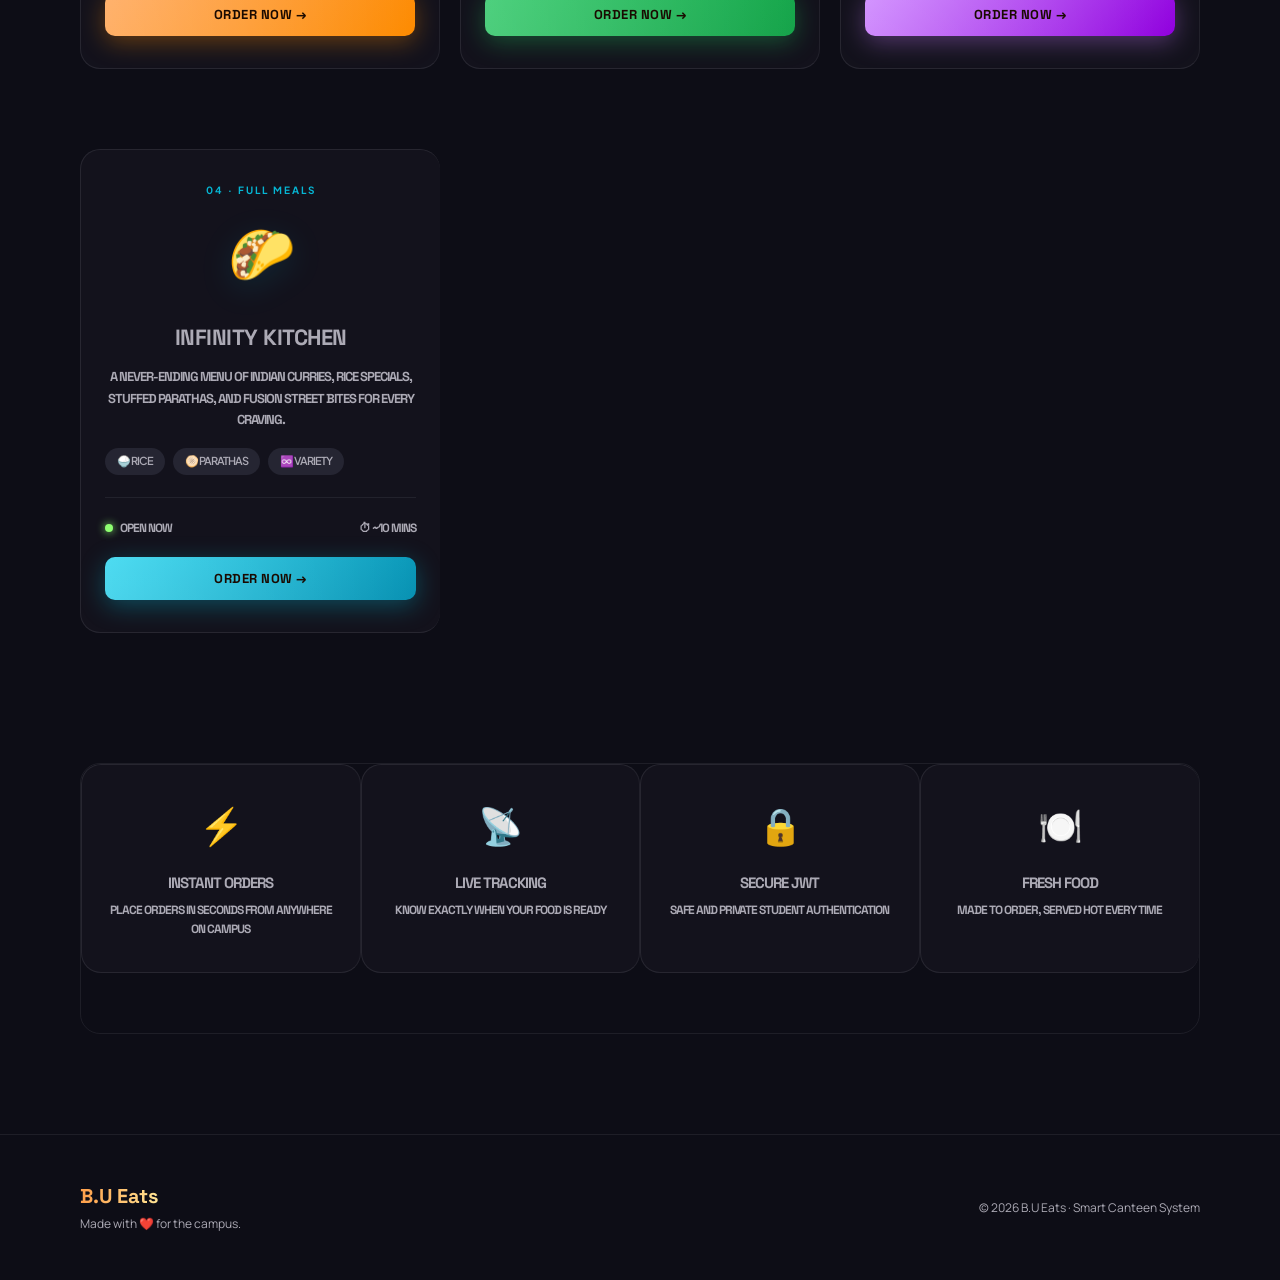
==== commit f5a3cf9c: "fix: move search bar to navbar at top beside logo - Removed search bar from middle of canteen sectio" ====
--- a/frontend/student/index.html
+++ b/frontend/student/index.html
@@ -231,6 +231,64 @@
     .btn-solid:hover { transform: translateY(-2px); box-shadow: 0 8px 28px rgba(255,140,0,0.5); }
     .btn-solid span { position: relative; z-index: 1; }
 
+    /* ── Search Input ─────────────────────────────────────── */
+    #searchInput {
+      transition: all 0.3s ease !important;
+    }
+    #searchInput:focus {
+      background: rgba(255, 159, 74, 0.12) !important;
+      border-color: rgba(255, 159, 74, 0.6) !important;
+      box-shadow: 0 0 20px rgba(255, 159, 74, 0.2) !important;
+    }
+    #searchResults::-webkit-scrollbar {
+      width: 6px;
+    }
+    #searchResults::-webkit-scrollbar-track {
+      background: transparent;
+    }
+    #searchResults::-webkit-scrollbar-thumb {
+      background: rgba(255, 159, 74, 0.3);
+      border-radius: 3px;
+    }
+    #searchResults::-webkit-scrollbar-thumb:hover {
+      background: rgba(255, 159, 74, 0.5);
+    }
+
+    /* ── Navbar Search ────────────────────────────────────── */
+    #navSearchInput {
+      transition: all 0.3s ease !important;
+    }
+    #navSearchInput:focus {
+      background: rgba(255, 159, 74, 0.12) !important;
+      border-color: rgba(255, 159, 74, 0.6) !important;
+      box-shadow: 0 0 20px rgba(255, 159, 74, 0.2) !important;
+    }
+    #navSearchResults::-webkit-scrollbar {
+      width: 6px;
+    }
+    #navSearchResults::-webkit-scrollbar-track {
+      background: transparent;
+    }
+    #navSearchResults::-webkit-scrollbar-thumb {
+      background: rgba(255, 159, 74, 0.3);
+      border-radius: 3px;
+    }
+    #navSearchResults::-webkit-scrollbar-thumb:hover {
+      background: rgba(255, 159, 74, 0.5);
+    }
+
+    @media (max-width: 900px) {
+      nav > div:nth-child(2) {
+        max-width: 280px !important;
+        margin: 0 16px !important;
+      }
+    }
+    @media (max-width: 700px) {
+      nav > div:nth-child(2) {
+        display: none;
+      }
+    }
+
     /* ── Hero ─────────────────────────────────────────────── */
     .hero {
       position: relative; z-index: 1;
@@ -782,6 +840,44 @@
     <div class="nav-logo-badge">🍽️</div>
     <span><span class="logo-gradient">B.U</span> Eats</span>
   </a>
+
+  <!-- Search Bar (Navbar Search) -->
+  <div style="position: relative; flex: 1; max-width: 400px; margin: 0 32px;">
+    <input 
+      id="navSearchInput" 
+      type="text" 
+      placeholder="🔍 Search items..."
+      style="
+        width: 100%;
+        padding: 10px 16px;
+        background: rgba(255, 159, 74, 0.08);
+        border: 1px solid rgba(255, 159, 74, 0.3);
+        border-radius: 24px;
+        color: var(--on-surface);
+        font-family: 'Manrope', sans-serif;
+        font-size: 13px;
+        outline: none;
+        transition: all 0.3s ease;
+      "
+      oninput="filterMenuItems(this.value)"
+    />
+    <div id="navSearchResults" style="
+      position: absolute;
+      top: 100%;
+      left: 0;
+      right: 0;
+      margin-top: 8px;
+      background: var(--bg-card);
+      border: 1px solid rgba(255, 159, 74, 0.2);
+      border-radius: var(--radius-lg);
+      max-height: 350px;
+      overflow-y: auto;
+      z-index: 1000;
+      display: none;
+      box-shadow: 0 8px 32px rgba(0,0,0,0.4);
+    "></div>
+  </div>
+
   <ul class="nav-links">
     <li><a href="#canteens">Canteens</a></li>
     <li><a href="#features">Features</a></li>
@@ -1192,6 +1288,87 @@
   }
   window.location='menu.html?canteen='+id;
 }
+
+// Canteen data with menu items
+const CANTEENS = [
+  { id: 1, name: 'Maggi Hotspot', icon: '🍜', items: ['Loaded Maggi', 'Spicy Maggi', 'Cheese Maggi', 'Maggi Mania', 'Instant Noodles', 'Mixed Veg Maggi', 'Hakka Noodles'] },
+  { id: 2, name: 'Southern Stories', icon: '🍛', items: ['Butter Dosa', 'Masala Dosa', 'Plain Dosa', 'Idli Sambar', 'Vada', 'Filter Coffee', 'South Indian Thali', 'Spicy Uttapam'] },
+  { id: 3, name: 'SnapEats', icon: '🍔', items: ['Burger', 'Cheese Burger', 'Chicken Burger', 'Fries', 'Cheese Fries', 'Milkshake', 'Vanilla Shake', 'Chocolate Shake', 'Fast Food Combo'] },
+  { id: 4, name: 'Infinity Kitchen', icon: '🌮', items: ['Butter Chicken', 'Paneer Tikka Masala', 'Chicken Biryani', 'Aloo Gobi', 'Roti', 'Paratha', 'Stuffed Naan', 'Rice', 'Fusion Wrap', 'Indian Curry'] }
+];
+
+// Real-time search and filter
+function filterMenuItems(searchTerm) {
+  const query = searchTerm.trim().toLowerCase();
+  const resultsDiv = document.getElementById('navSearchResults');
+  
+  if(!query) {
+    resultsDiv.style.display = 'none';
+    resultsDiv.innerHTML = '';
+    return;
+  }
+
+  // Split query into words for word-by-word matching
+  const words = query.split(/\s+/);
+  
+  // Find matching items from all canteens
+  const results = [];
+  CANTEENS.forEach(canteen => {
+    canteen.items.forEach(item => {
+      const itemLower = item.toLowerCase();
+      // Check if all search words are in the item name
+      const matchesAllWords = words.every(word => itemLower.includes(word));
+      if(matchesAllWords) {
+        results.push({ item, canteen: canteen.name, canteenId: canteen.id, icon: canteen.icon });
+      }
+    });
+  });
+
+  // Display results
+  if(results.length === 0) {
+    resultsDiv.innerHTML = '<div style="padding:20px;text-align:center;color:#9998aa;">No items found</div>';
+  } else {
+    resultsDiv.innerHTML = results.map((r, idx) => `
+      <div style="
+        padding:14px 16px;
+        border-bottom:1px solid rgba(255,159,74,0.1);
+        cursor:pointer;
+        transition:all 0.2s ease;
+        display:flex;
+        justify-content:space-between;
+        align-items:center;
+      " onmouseover="this.style.background='rgba(255,159,74,0.08)'" onmouseout="this.style.background='transparent'" onclick="orderItem('${r.item}', ${r.canteenId})">
+        <div style="flex:1;">
+          <div style="font-weight:700;color:#e7e4f0;margin-bottom:4px;">${r.item}</div>
+          <div style="font-size:12px;color:#9998aa;">${r.icon} ${r.canteen}</div>
+        </div>
+        <div style="color:#9998aa;font-size:12px;">Click to order →</div>
+      </div>
+    `).join('');
+  }
+  
+  resultsDiv.style.display = 'block';
+}
+
+// Order item from search
+function orderItem(itemName, canteenId) {
+  const token = localStorage.getItem('student_token');
+  if(!token || token === 'undefined') {
+    localStorage.setItem('redirectAfterLogin', 'menu.html?canteen=' + canteenId + '&search=' + encodeURIComponent(itemName));
+    window.location = 'login.html';
+    return;
+  }
+  localStorage.setItem('searchItem', itemName);
+  window.location = 'menu.html?canteen=' + canteenId;
+}
+
+// Close search results when clicking outside
+document.addEventListener('click', (e) => {
+  if(!e.target.closest('#navSearchInput') && !e.target.closest('#navSearchResults')) {
+    document.getElementById('navSearchResults').style.display = 'none';
+  }
+});
+
 // inject shake keyframe
 const ks=document.createElement('style');
 ks.textContent='@keyframes shake{0%,100%{transform:translateX(0)}25%{transform:translateX(-8px)}75%{transform:translateX(8px)}}';
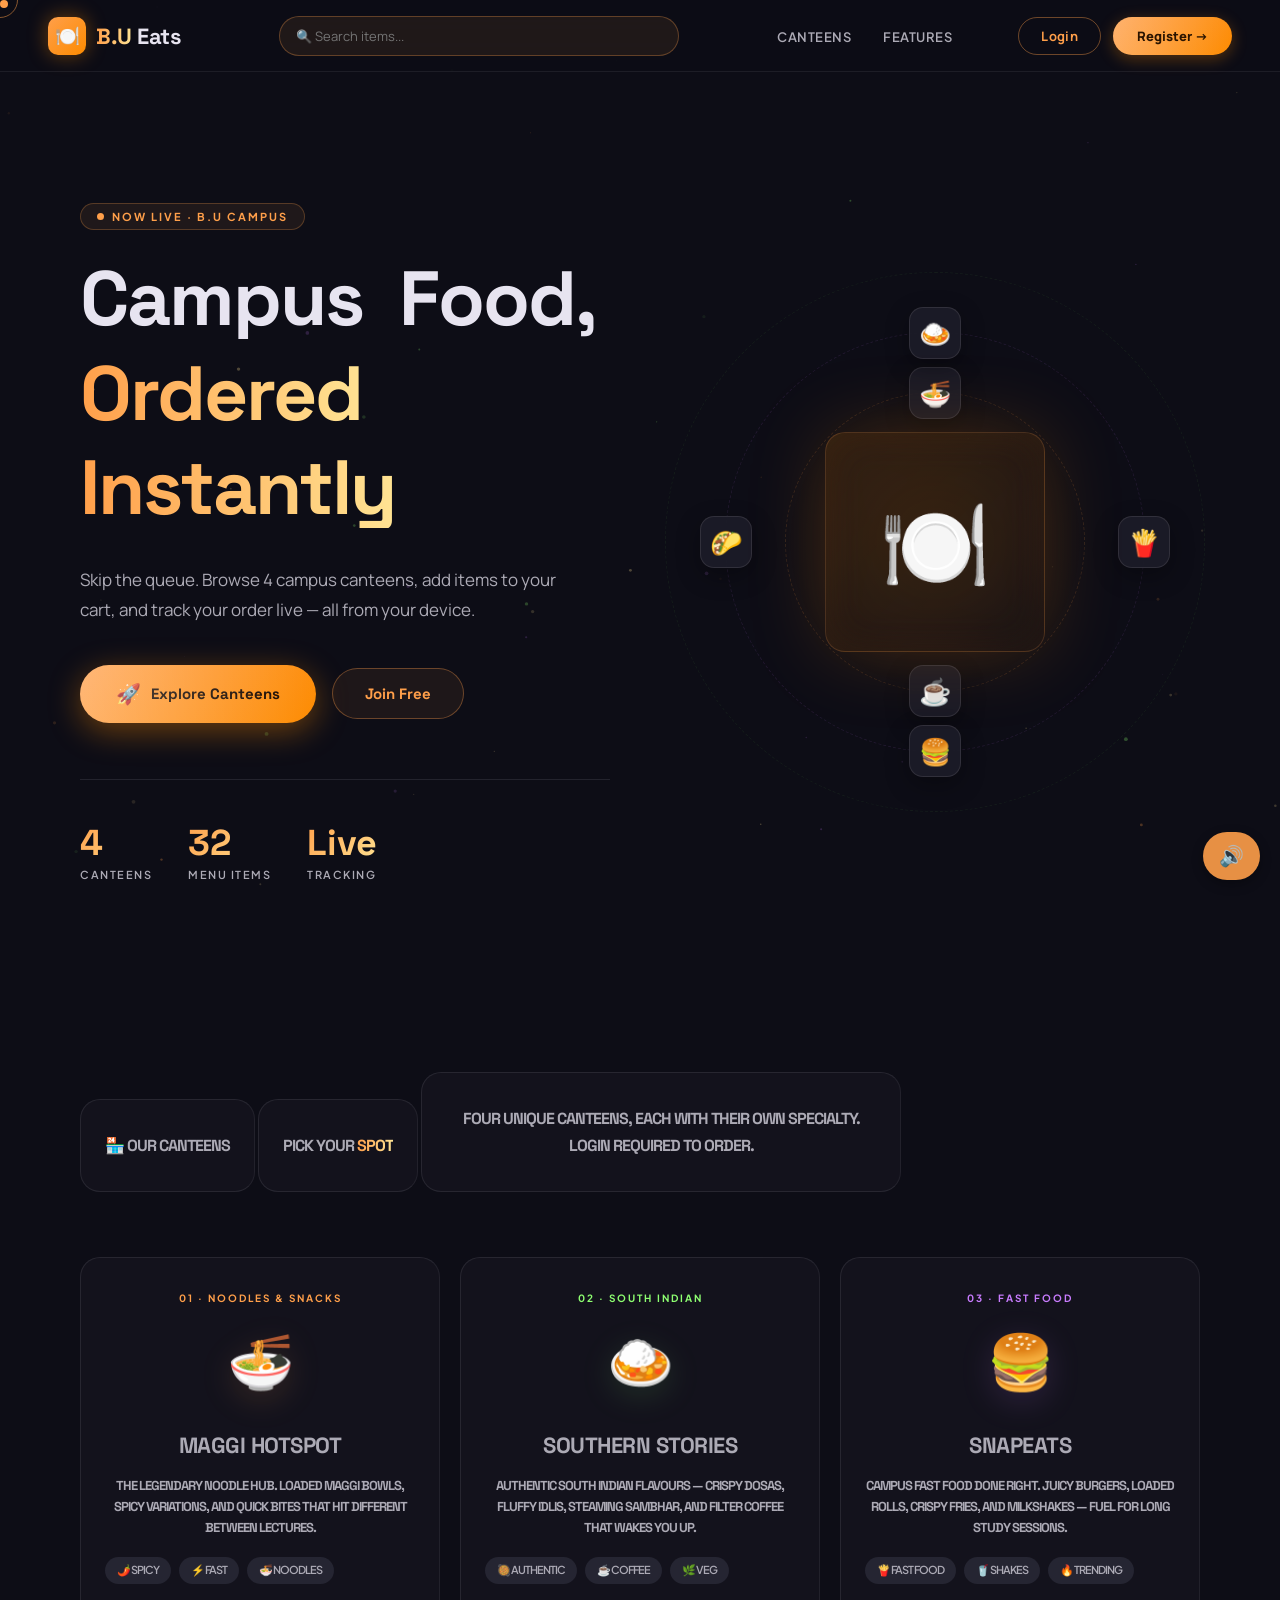
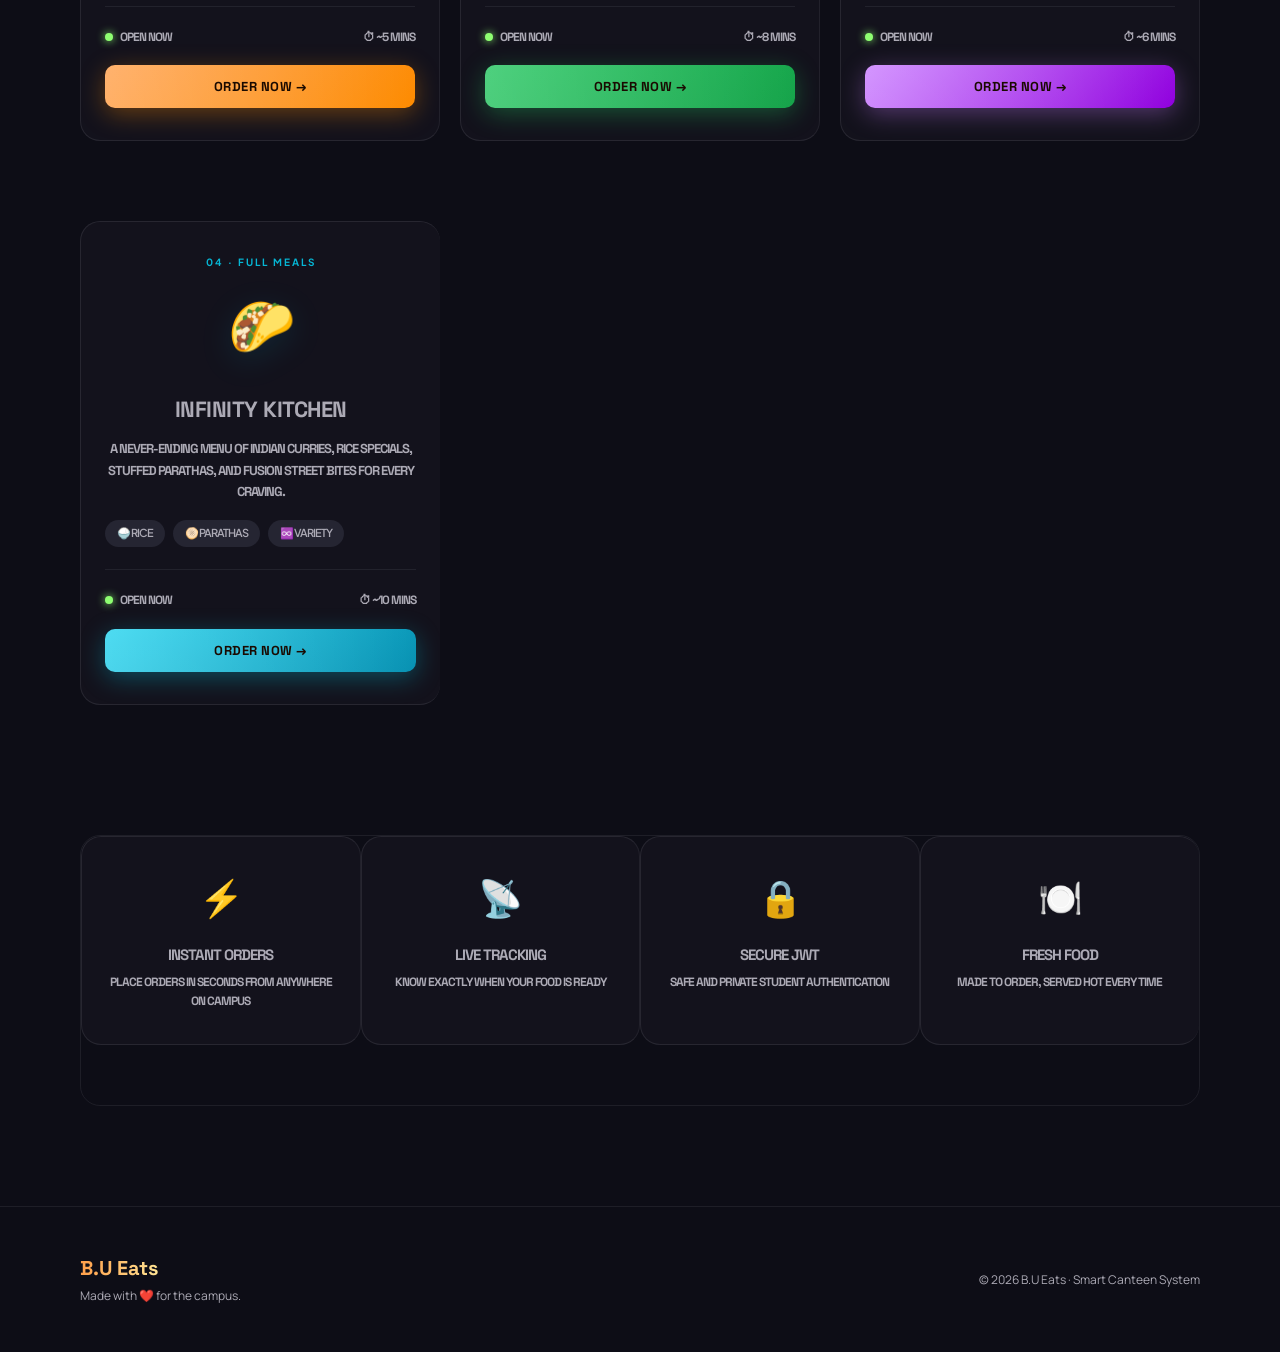
==== commit 471fa503: "fix: make search bar mobile-friendly and responsive - Search bar now visible on all screen sizes (mo" ====
--- a/frontend/student/index.html
+++ b/frontend/student/index.html
@@ -77,6 +77,12 @@
       min-height: 100vh;
       overflow-x: hidden;
       cursor: none;
+      padding-top: 72px;
+    }
+    @media (max-width: 700px) {
+      body {
+        padding-top: 96px;
+      }
     }
 
     /* ── Custom cursor ─────────────────────────────────────── */
@@ -135,6 +141,7 @@
       -webkit-backdrop-filter: blur(24px);
       border-bottom: 0.5px solid rgba(72,71,81,0.3);
       transition: background 0.3s ease;
+      gap: 20px;
     }
     nav.scrolled { background: rgba(13,13,22,0.95); }
 
@@ -278,14 +285,58 @@
     }
 
     @media (max-width: 900px) {
+      nav {
+        padding: 0 24px;
+      }
       nav > div:nth-child(2) {
-        max-width: 280px !important;
-        margin: 0 16px !important;
+        max-width: 250px !important;
+        margin: 0 !important;
+      }
+      #navSearchInput {
+        font-size: 12px !important;
+        padding: 8px 12px !important;
       }
     }
     @media (max-width: 700px) {
+      nav {
+        padding: 0 12px;
+        height: 80px;
+        flex-wrap: wrap;
+        align-content: flex-start;
+        padding-top: 8px;
+      }
+      .nav-logo {
+        font-size: 18px;
+        order: 1;
+      }
+      .nav-logo-badge {
+        width: 32px;
+        height: 32px;
+        font-size: 16px;
+      }
+      .hamburger {
+        order: 2;
+      }
       nav > div:nth-child(2) {
-        display: none;
+        order: 3;
+        width: 100%;
+        max-width: 100% !important;
+        margin: 0 !important;
+        margin-top: 4px;
+      }
+      .nav-links {
+        display: none !important;
+      }
+      .nav-btns {
+        display: none !important;
+      }
+      #navSearchInput {
+        font-size: 12px !important;
+        padding: 8px 12px !important;
+        width: 100% !important;
+      }
+      nav {
+        padding-bottom: 8px;
       }
     }
 
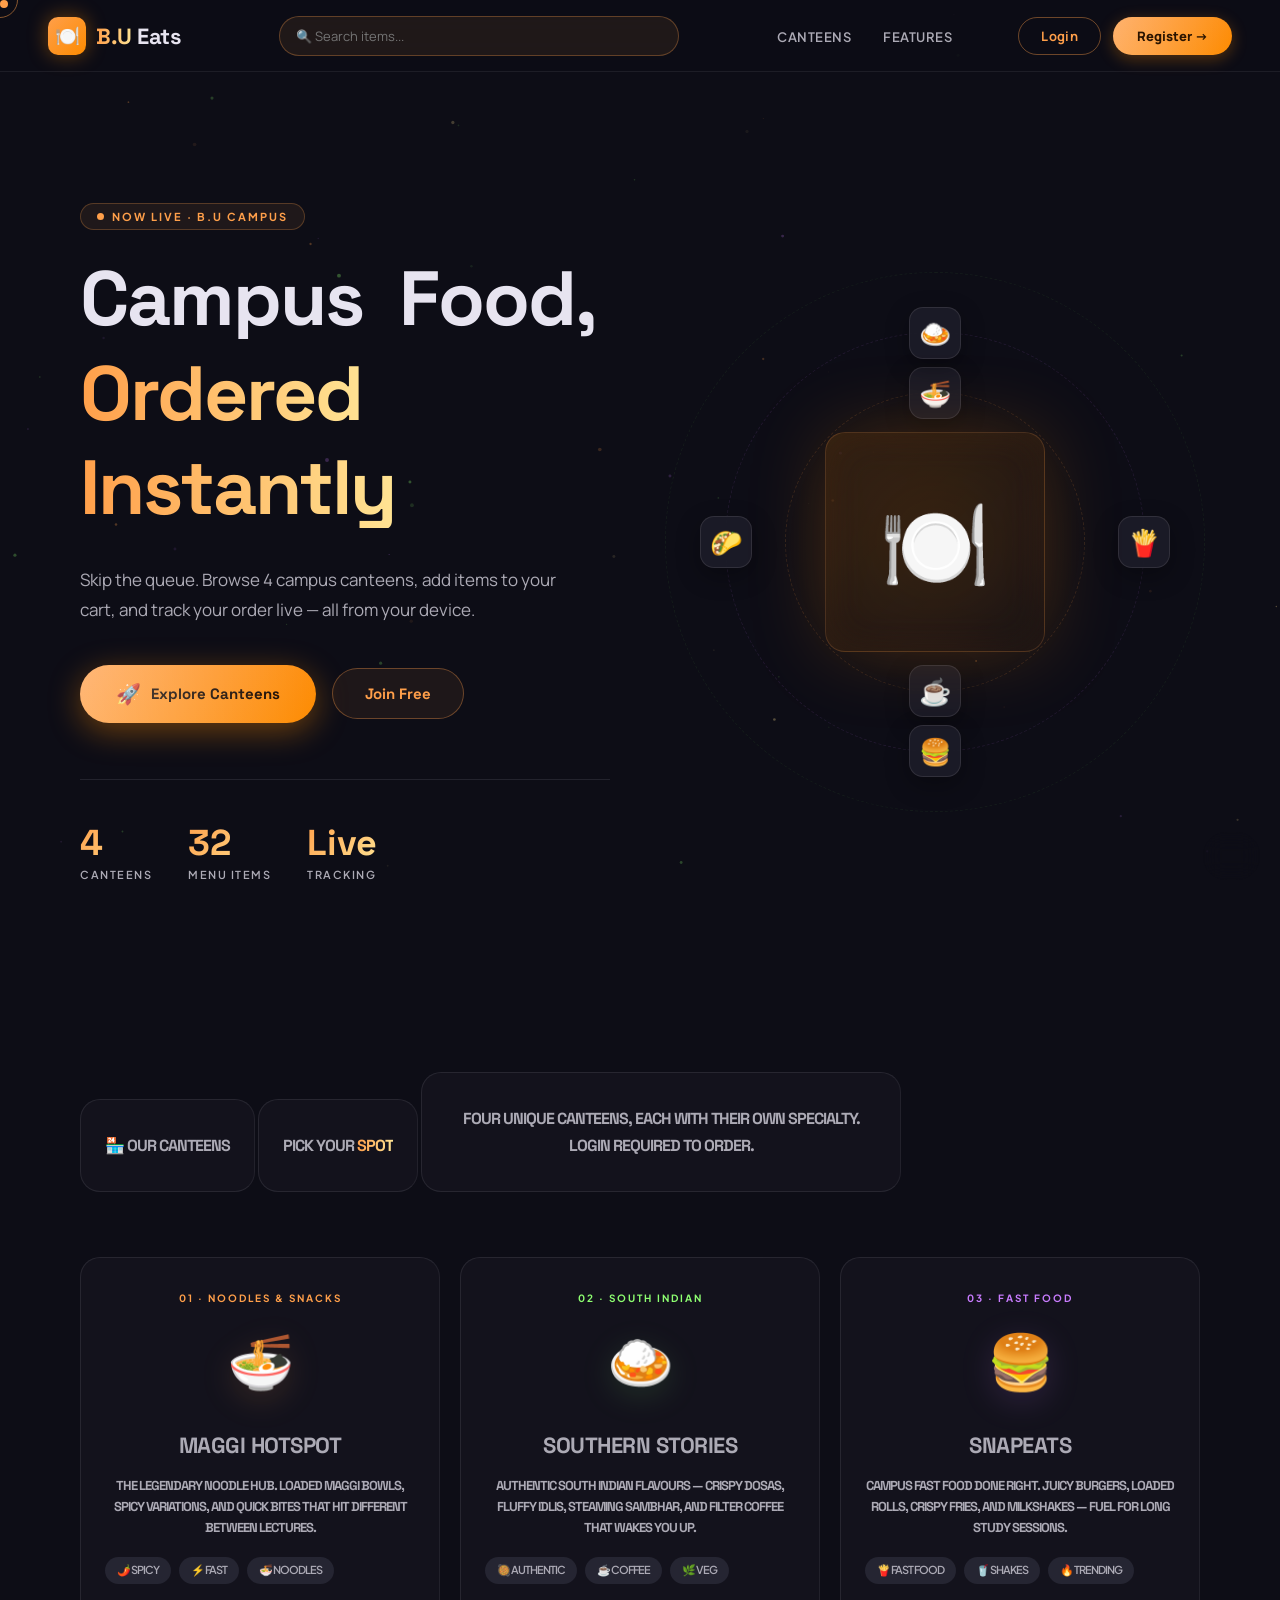
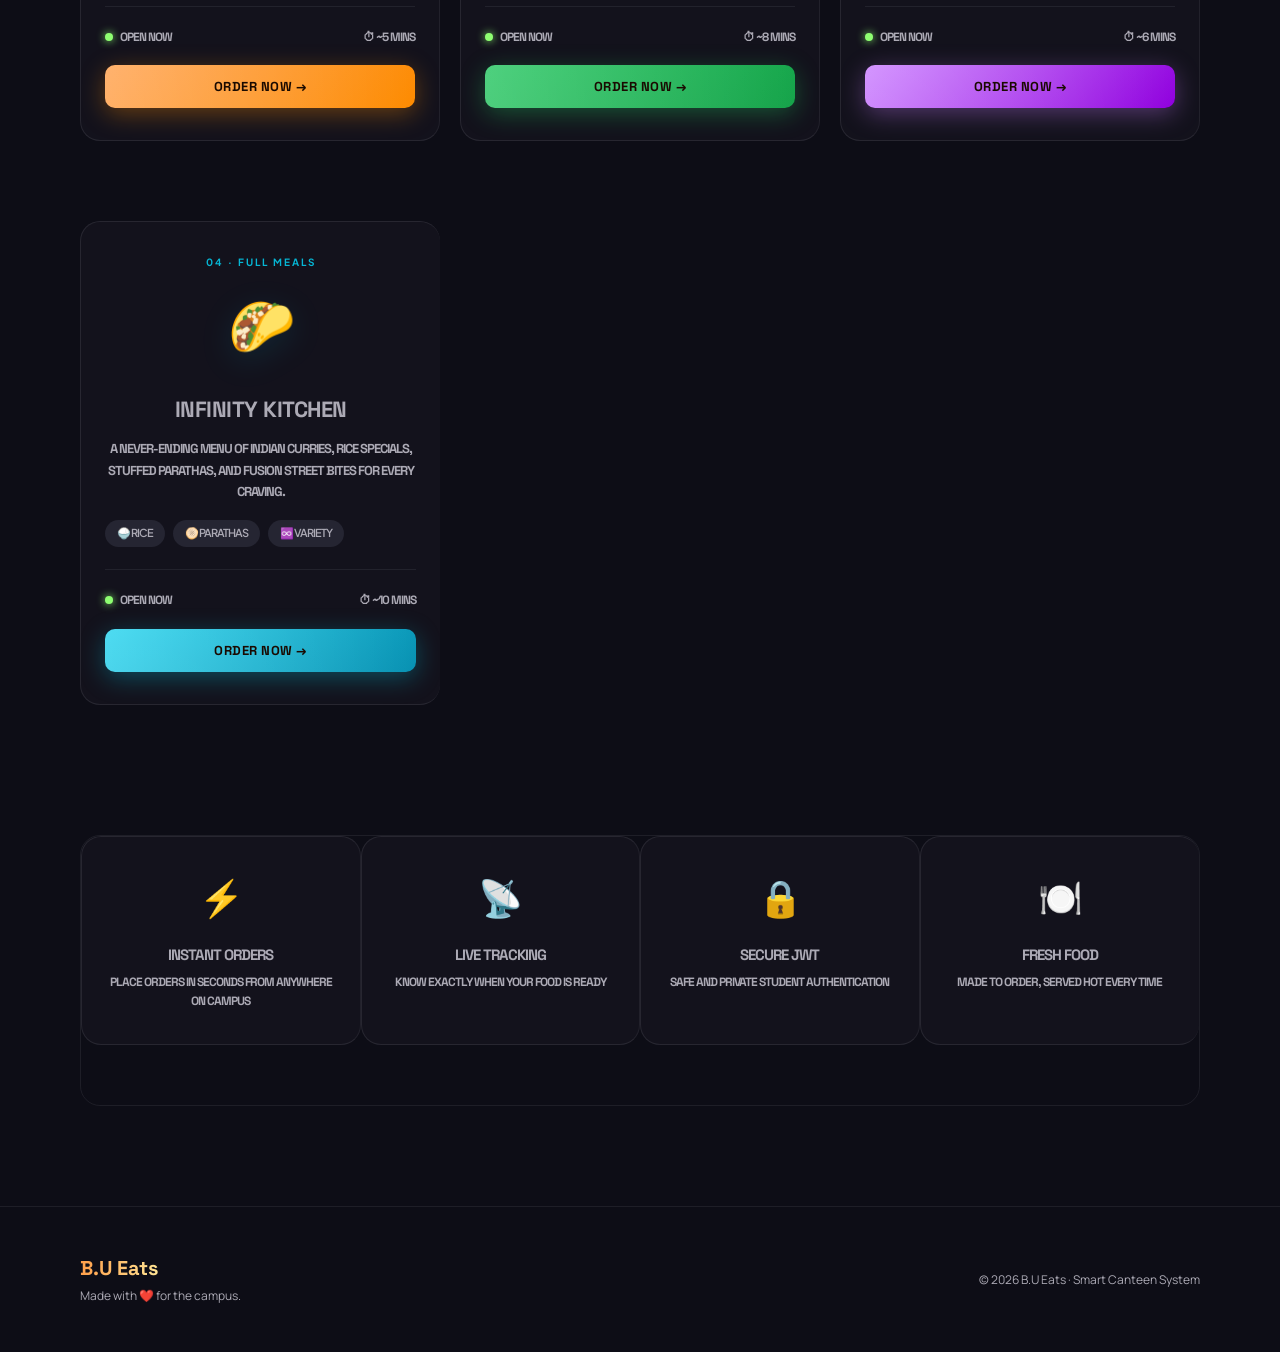
==== commit 88b9e77a: "fix: increase audio volume from 5% to 20% - Default volume: 5% → 20% (better audibility) - Maximum v" ====
--- a/frontend/student/index.html
+++ b/frontend/student/index.html
@@ -14,7 +14,7 @@
   <script>
     // Start music immediately in HEAD before page renders
     const bgAudio = document.getElementById('bgMusic');
-    bgAudio.volume = 0.05; // Set to 5% (very quiet for mobile compatibility)
+    bgAudio.volume = 0.2; // Set to 20% (louder than 5%)
     bgAudio.play().catch(err => {
       // Autoplay blocked - will play on first interaction
       console.log('Autoplay blocked by browser');
@@ -1717,14 +1717,14 @@
 
 <script>
 let isMusicPlaying = true;
-const MAX_VOLUME = 0.05; // Max volume capped at 5% - very quiet for mobile
+const MAX_VOLUME = 0.2; // Max volume capped at 20%
 
 function toggleMusic() {
   const audio = document.getElementById('bgMusic');
   const icon = document.getElementById('musicIcon');
   
   if(audio.paused) {
-    audio.volume = MAX_VOLUME; // Set to max allowed 5%
+    audio.volume = MAX_VOLUME; // Set to max allowed 20%
     audio.play().catch(e => console.log('Play failed:', e));
     icon.textContent = '🔊';
     isMusicPlaying = true;
@@ -1739,7 +1739,7 @@
 document.addEventListener('click', () => {
   const audio = document.getElementById('bgMusic');
   if(audio && audio.paused) {
-    audio.volume = Math.min(audio.volume, MAX_VOLUME); // Enforce max volume 5%
+    audio.volume = Math.min(audio.volume, MAX_VOLUME); // Enforce max volume 20%
     audio.play().catch(e => console.log('Play on click failed:', e));
   }
 }, { once: true });
@@ -1748,7 +1748,7 @@
 document.addEventListener('touchstart', () => {
   const audio = document.getElementById('bgMusic');
   if(audio && audio.paused) {
-    audio.volume = Math.min(audio.volume, MAX_VOLUME); // Enforce max volume 5%
+    audio.volume = Math.min(audio.volume, MAX_VOLUME); // Enforce max volume 20%
     audio.play().catch(e => console.log('Play on touch failed:', e));
   }
 }, { once: true });
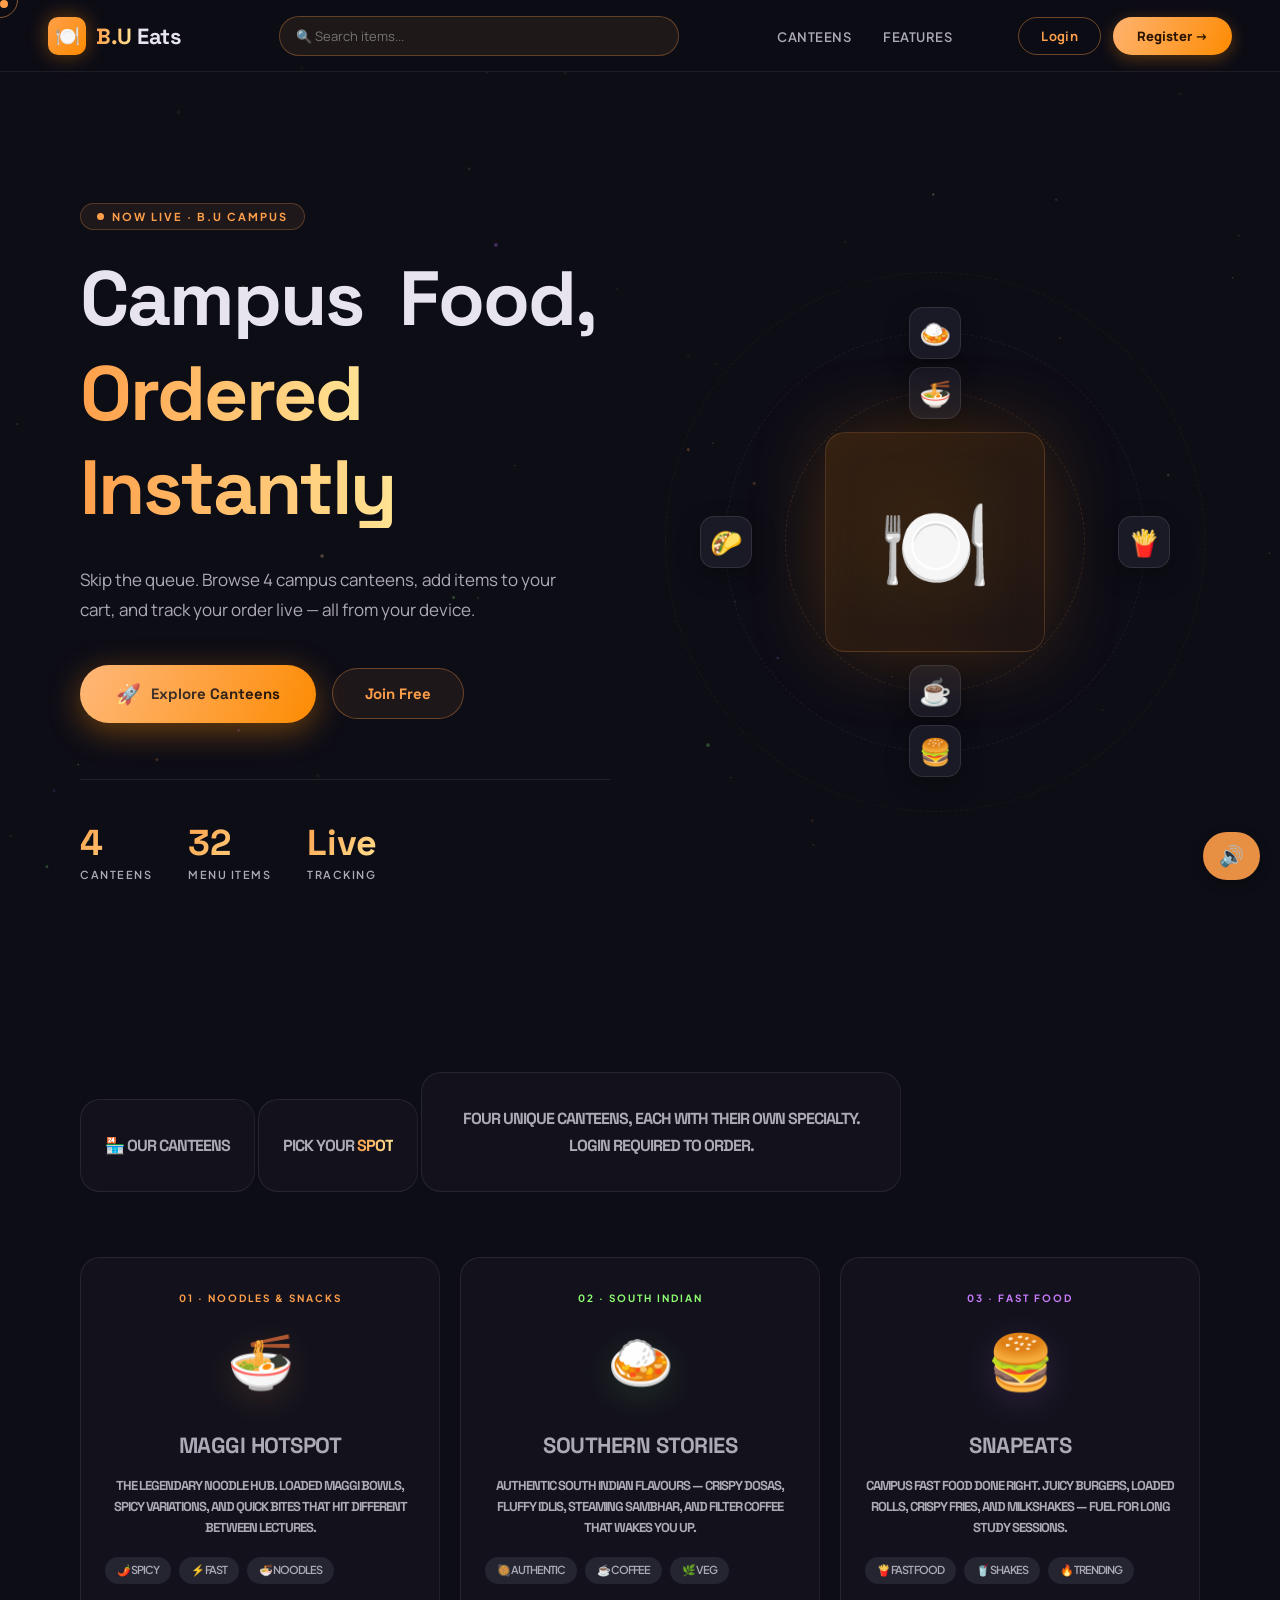
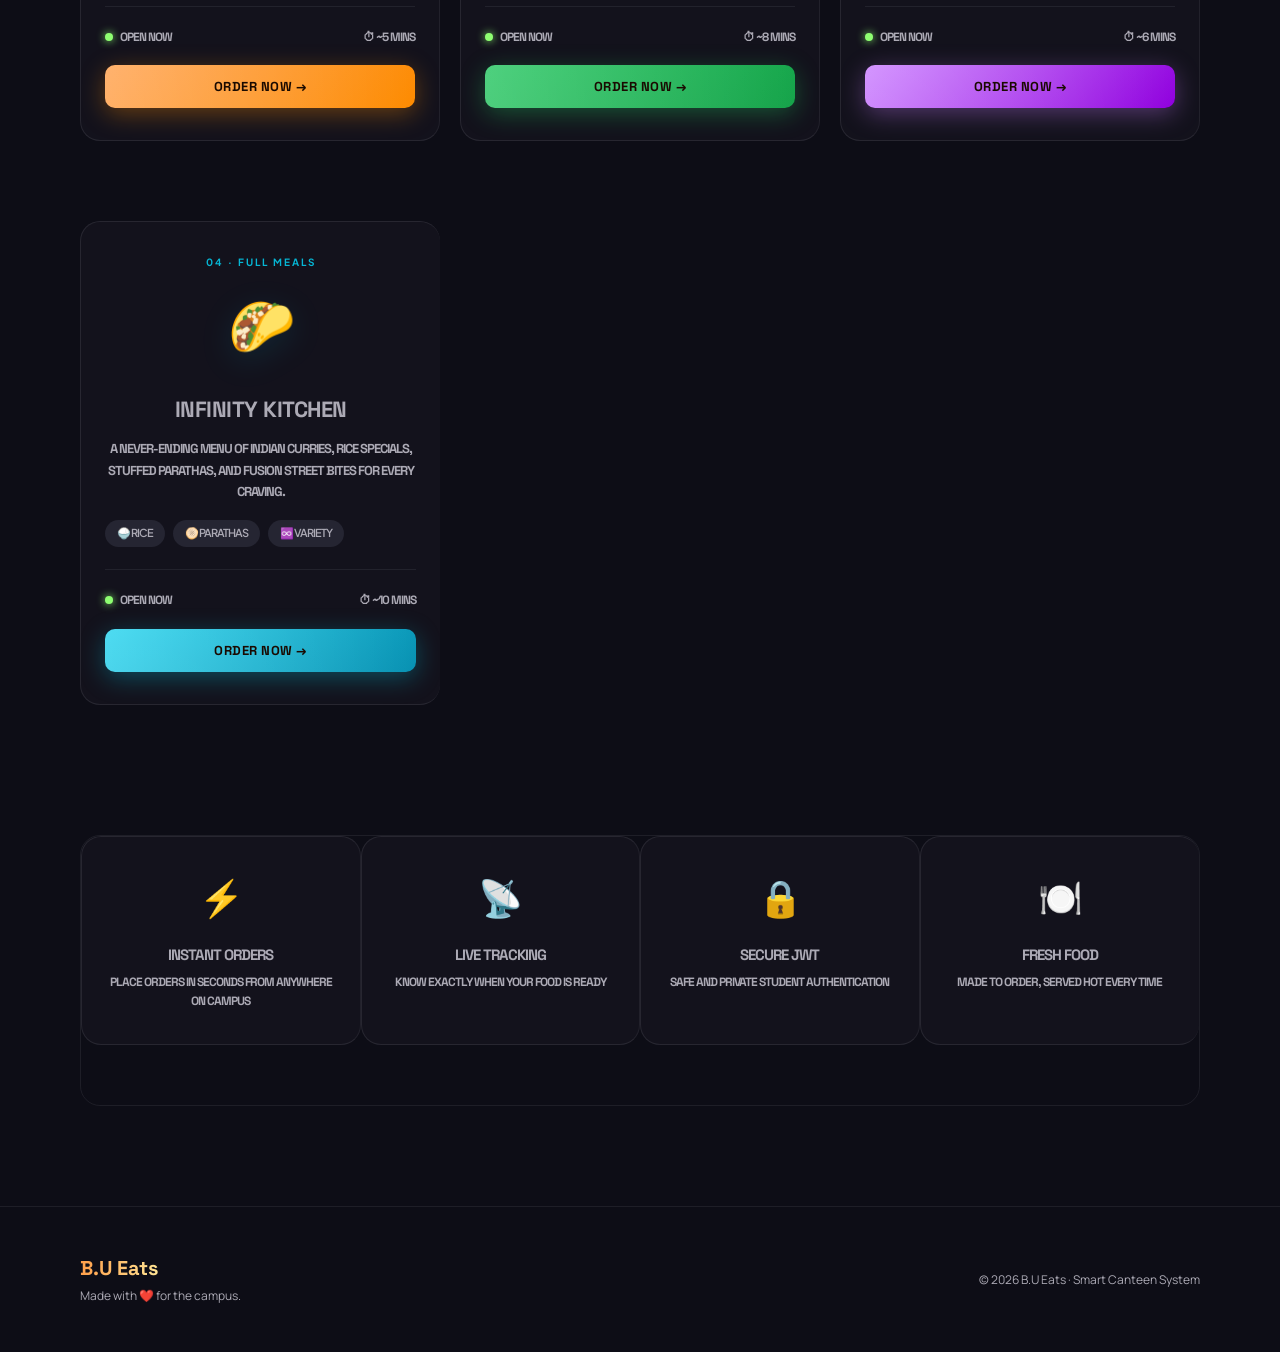
==== commit 80a0a1ed: "feat: persistent background audio across all pages - Audio continues playing when navigating between" ====
--- a/frontend/student/index.html
+++ b/frontend/student/index.html
@@ -14,11 +14,17 @@
   <script>
     // Start music immediately in HEAD before page renders
     const bgAudio = document.getElementById('bgMusic');
-    bgAudio.volume = 0.2; // Set to 20% (louder than 5%)
-    bgAudio.play().catch(err => {
-      // Autoplay blocked - will play on first interaction
-      console.log('Autoplay blocked by browser');
-    });
+    const audioState = sessionStorage.getItem('audioState');
+    const audioTime = parseFloat(sessionStorage.getItem('audioTime')) || 0;
+    
+    bgAudio.volume = 0.2;
+    bgAudio.currentTime = audioTime;
+    
+    if(audioState === 'playing') {
+      bgAudio.play().catch(err => console.log('Autoplay blocked'));
+    } else {
+      bgAudio.play().catch(err => console.log('Autoplay blocked by browser'));
+    }
     
     // Handle autoplay blocking with user gesture
     const enableAutoplay = () => {
@@ -43,6 +49,12 @@
         document.addEventListener('click', enableAutoplay);
         document.addEventListener('touchstart', enableAutoplay);
       }
+    });
+    
+    // Save audio state when leaving page
+    window.addEventListener('beforeunload', () => {
+      sessionStorage.setItem('audioState', bgAudio.paused ? 'paused' : 'playing');
+      sessionStorage.setItem('audioTime', bgAudio.currentTime);
     });
   </script>
   
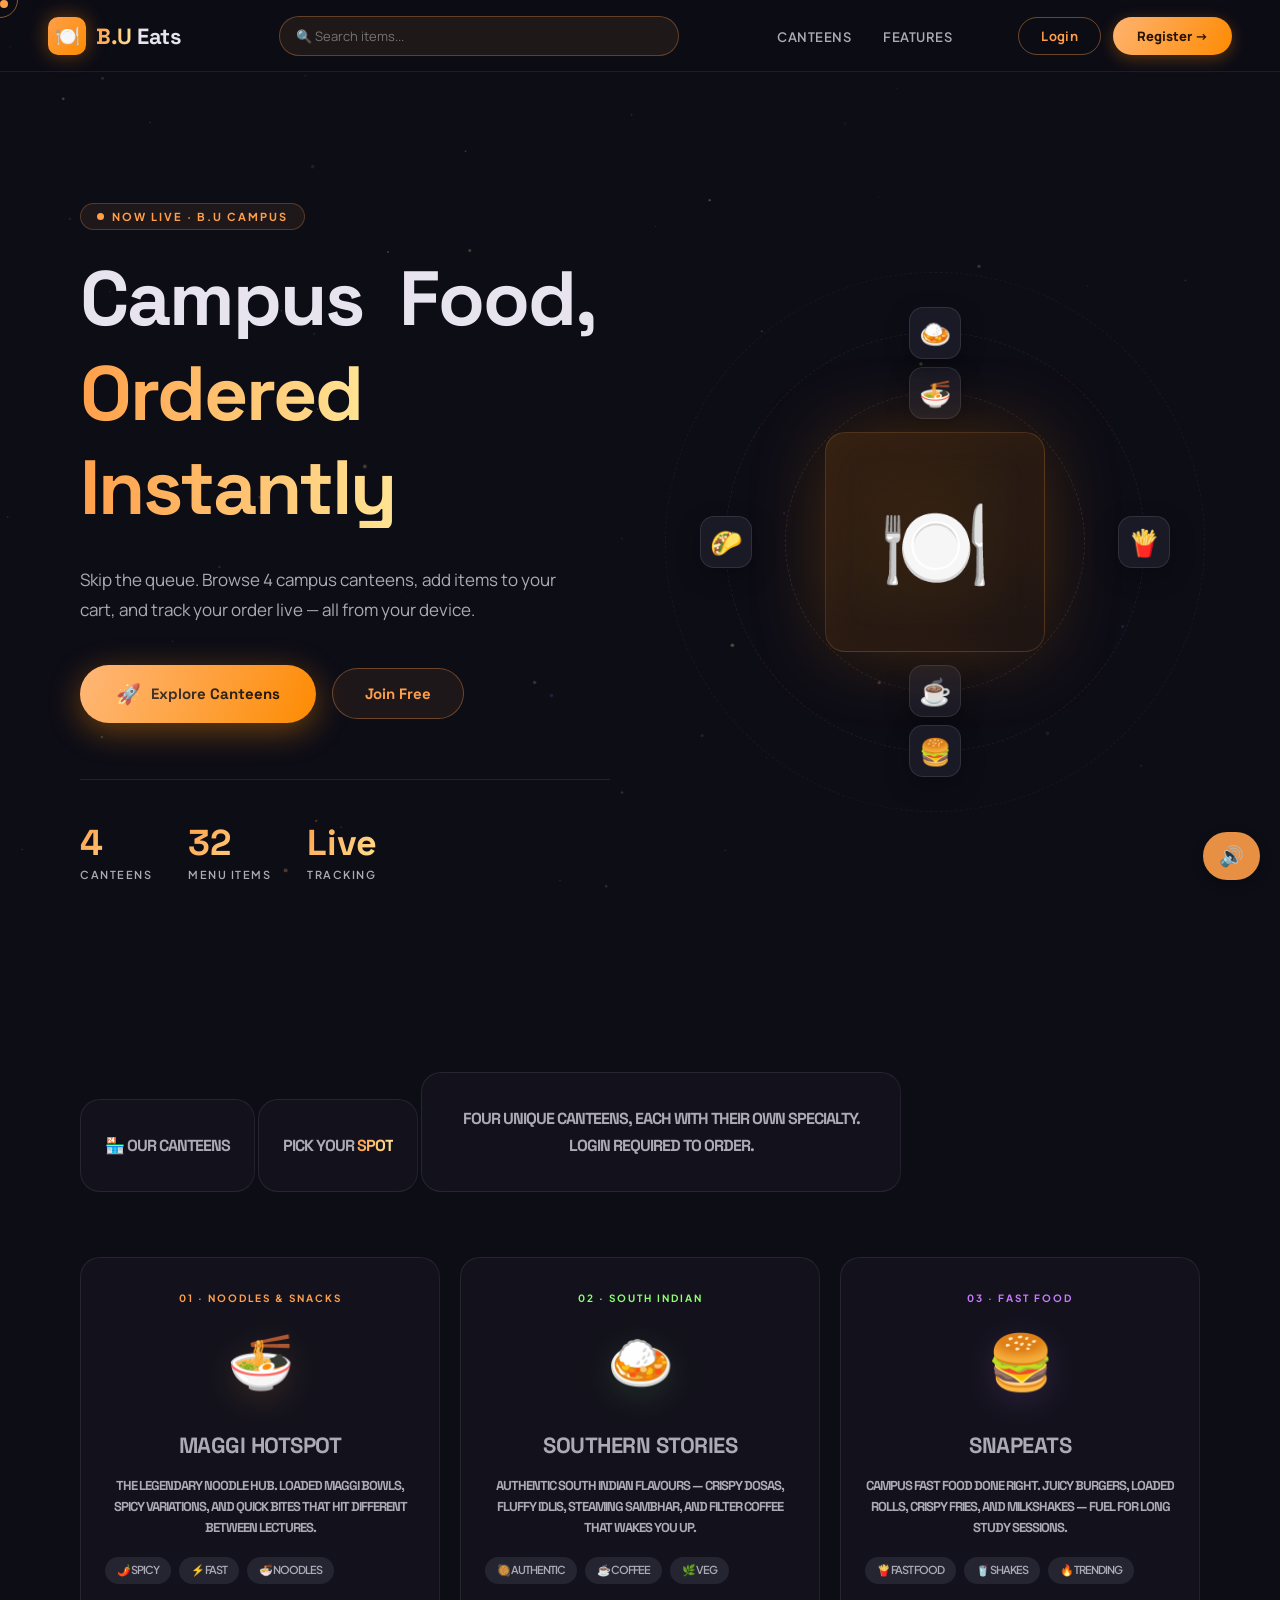
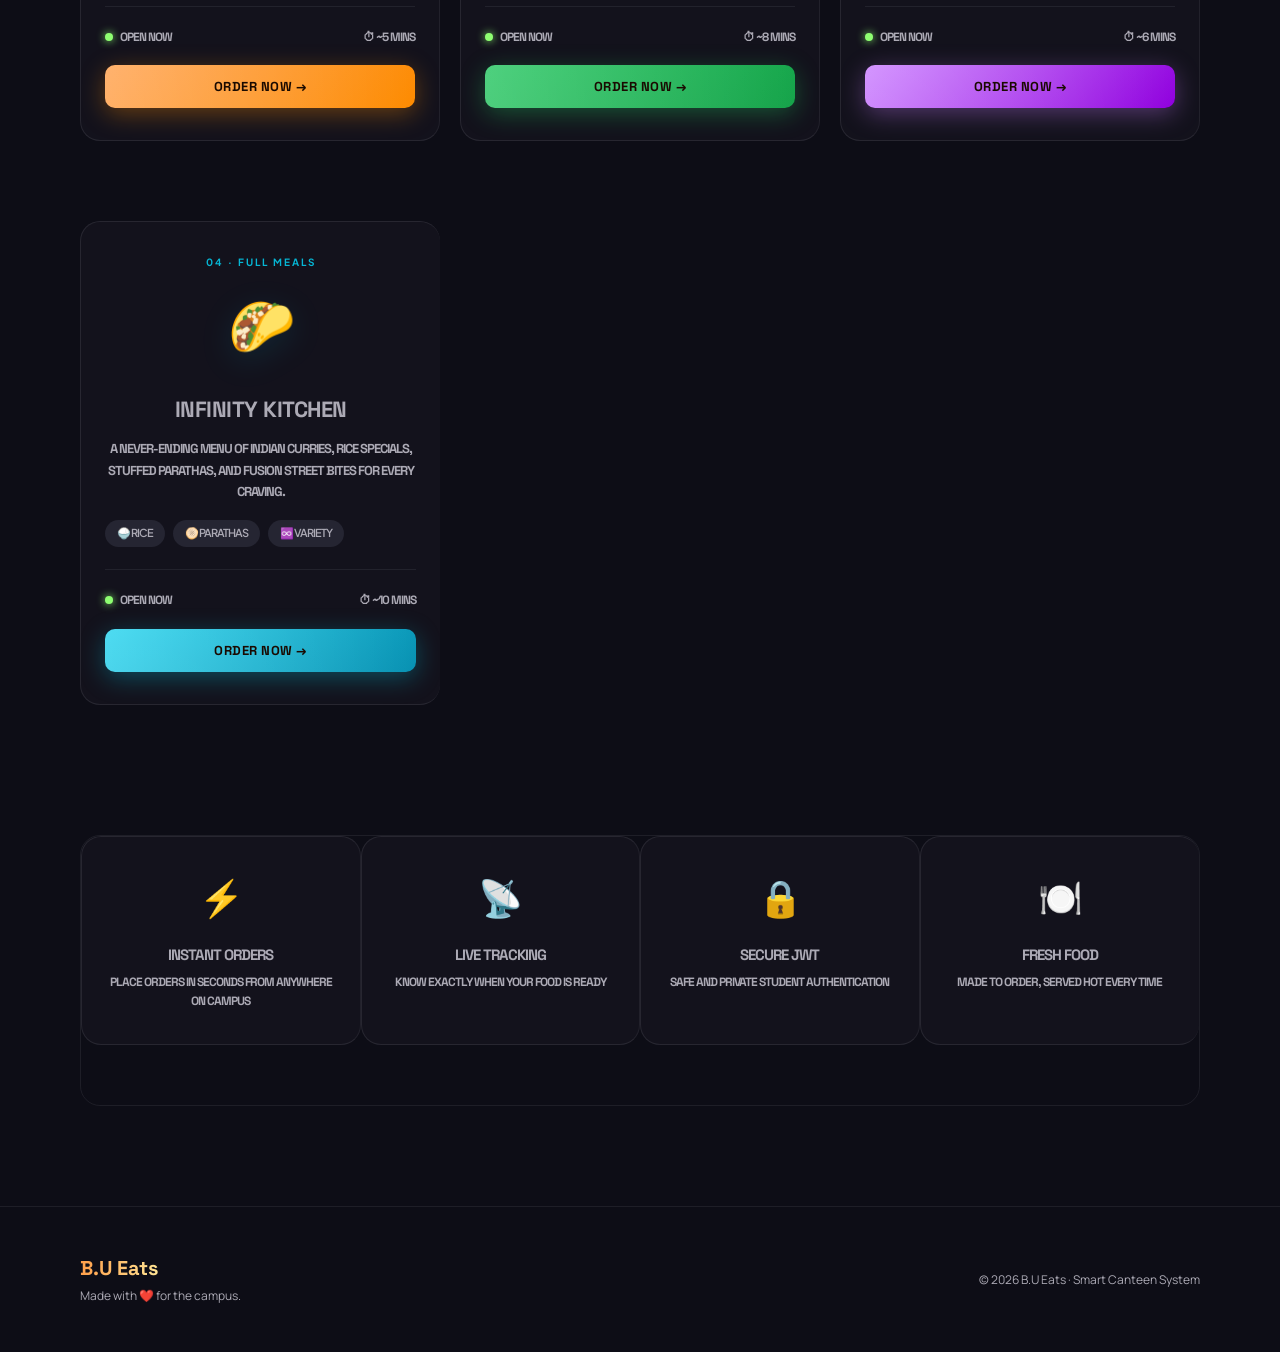
==== commit b7e4d23d: "fix: credits now correctly credited + staff live countdown + separate recent orders BACKEND: - Impor" ====
--- a/frontend/student/index.html
+++ b/frontend/student/index.html
@@ -1285,6 +1285,22 @@
     btns.innerHTML = `
       <div style="display:flex;align-items:center;gap:12px;flex-wrap:wrap;">
         ${trackOrderBtn}
+        <button onclick="openOrdersModal()" style="
+          display:flex;align-items:center;gap:6px;
+          padding:8px 16px;
+          background:rgba(201,124,255,0.1);
+          border:0.5px solid rgba(201,124,255,0.3);
+          color:#c97cff;
+          font-family:'Space Grotesk',sans-serif;
+          font-size:12px;font-weight:700;
+          border-radius:9999px;
+          cursor:pointer;
+          transition:all 0.25s;
+          white-space:nowrap;
+        " onmouseover="this.style.background='rgba(201,124,255,0.2)'" onmouseout="this.style.background='rgba(201,124,255,0.1)'">
+          <span style="font-size:14px;">📋</span>
+          <span>Recent Orders</span>
+        </button>
         <div style="
           display:flex;align-items:center;gap:8px;
           padding:8px 16px;
@@ -1300,7 +1316,7 @@
           <span style="background:linear-gradient(90deg,#ff9f4a,#ffe393);-webkit-background-clip:text;-webkit-text-fill-color:transparent;background-clip:text;">
             ${firstName}
           </span>
-          <span id="creditsDisplay" style="margin-left:8px;color:#ffd60a;font-weight:800;">💳 0</span>
+          <span id="creditsDisplay" style="margin-left:4px;color:#ffd60a;font-weight:800;">💳 ₹0</span>
         </div>
         <button onclick="logout()" style="
           padding:8px 18px;
@@ -1557,149 +1573,153 @@
     });
     if(!res.ok) throw new Error('Failed to load credits');
     const data = await res.json();
-    const creditsDisplay = document.getElementById('creditsDisplay');
-    if(creditsDisplay) creditsDisplay.textContent = `💳 ₹${data.credits || 0}`;
-    document.getElementById('modalCreditsValue').textContent = data.credits || 0;
+    // Update every credits display badge on the page
+    document.querySelectorAll('#creditsDisplay').forEach(el => {
+      el.textContent = `💳 ₹${data.credits || 0}`;
+    });
+    const mc = document.getElementById('modalCreditsValue');
+    if (mc) mc.textContent = data.credits || 0;
   } catch(e) {
     console.error('Credits error:', e);
   }
-  
+}
+
+/* ── ORDERS MODAL ── */
+const _orderStore = new Map(); // safe item store — avoids JSON-in-onclick escaping bugs
+
+function openOrdersModal() {
+  let modal = document.getElementById('ordersOnlyModal');
+  if (!modal) {
+    modal = document.createElement('div');
+    modal.id = 'ordersOnlyModal';
+    modal.style.cssText = `
+      display:none; position:fixed; inset:0;
+      background:rgba(0,0,0,0.78); z-index:10001;
+      align-items:center; justify-content:center; padding:20px;
+    `;
+    modal.innerHTML = `
+      <div style="
+        background:#13121c; border:1px solid rgba(201,124,255,0.3);
+        border-radius:24px; padding:28px 28px 24px; max-width:520px; width:100%;
+        max-height:82vh; display:flex; flex-direction:column;
+        animation:slideUp 0.3s ease;
+      ">
+        <div style="display:flex;justify-content:space-between;align-items:center;margin-bottom:20px;">
+          <h2 style="font-size:20px;font-weight:800;color:#e7e4f0;">📋 Recent Orders</h2>
+          <button id="closeOrdersOnlyModal" style="background:none;border:none;color:#9998aa;font-size:26px;cursor:pointer;">✕</button>
+        </div>
+        <div id="ordersOnlyList" style="overflow-y:auto;flex:1;">Loading...</div>
+      </div>
+    `;
+    document.body.appendChild(modal);
+    modal.addEventListener('click', e => e.target === modal && (modal.style.display = 'none'));
+    modal.querySelector('#closeOrdersOnlyModal').onclick = () => { modal.style.display = 'none'; };
+  }
+  modal.style.display = 'flex';
+  fetchAndRenderOrders();
+}
+
+async function fetchAndRenderOrders() {
+  const listEl = document.getElementById('ordersOnlyList');
+  if (!listEl) return;
+  listEl.textContent = 'Loading...';
   try {
     const token = localStorage.getItem('student_token');
-    console.log('Fetching orders with token:', token ? 'present' : 'missing');
     const res = await fetch(`${API}/student/orders`, {
       headers: { Authorization: `Bearer ${token}` }
     });
-    console.log('Orders response status:', res.status);
-    if(!res.ok) {
-      const errText = await res.text();
-      console.error('Orders error response:', errText);
-      throw new Error(`HTTP ${res.status}: ${errText}`);
-    }
+    if (!res.ok) throw new Error(`HTTP ${res.status}`);
     const orders = await res.json();
-    console.log('Orders loaded:', orders);
-    
-    const html = orders.map(o => {
-      const items = Array.isArray(o.items) ? o.items : [];
-      const itemsJson = JSON.stringify(items);
+
+    if (!orders.length) {
+      listEl.innerHTML = '<div style="color:#9998aa;text-align:center;padding:24px;">No orders yet</div>';
+      return;
+    }
+
+    // Store items safely in Map
+    orders.forEach(o => _orderStore.set(o.order_id, { items: Array.isArray(o.items) ? o.items : [], price: o.price }));
+
+    const statusColor = { WAITING:'#ffe393', ACCEPTED:'#6bb8ff', PREPARING:'#c97cff', READY:'#4fffb0', COMPLETED:'#9998aa' };
+
+    listEl.innerHTML = orders.map(o => {
+      const sc = statusColor[o.status] || '#9998aa';
       return `
       <div style="
-        background:#1f1e2b;
-        border:0.5px solid rgba(72,71,81,0.4);
-        border-radius:12px;
-        padding:12px;
-        margin-bottom:10px;
-        font-size:12px;
+        background:#1f1e2b; border:0.5px solid rgba(72,71,81,0.4);
+        border-radius:14px; padding:14px; margin-bottom:10px;
       ">
-        <div style="display:flex;justify-content:space-between;align-items:center;margin-bottom:6px;">
-          <span style="font-weight:700;color:#e7e4f0;">Order #${o.order_id}</span>
-          <button onclick="showOrderDetails(${o.order_id}, '${itemsJson.replace(/'/g, "\\'")}', ${o.price})" style="
-            padding:4px 12px;
-            background:linear-gradient(135deg,rgba(255,159,74,0.2),rgba(255,159,74,0.1));
-            border:0.5px solid rgba(255,159,74,0.4);
-            color:#ff9f4a;
-            font-family:'Manrope',sans-serif;
-            font-size:11px;
-            font-weight:700;
-            border-radius:6px;
-            cursor:pointer;
-            transition:all 0.2s;
-          " onmouseover="this.style.background='linear-gradient(135deg,rgba(255,159,74,0.3),rgba(255,159,74,0.2))'; this.style.boxShadow='0 0 12px rgba(255,159,74,0.2)'" onmouseout="this.style.background='linear-gradient(135deg,rgba(255,159,74,0.2),rgba(255,159,74,0.1))'; this.style.boxShadow='none'">
-            👁️ View Order
-          </button>
+        <div style="display:flex;justify-content:space-between;align-items:center;margin-bottom:8px;">
+          <span style="font-weight:800;color:#e7e4f0;font-size:13px;">Order #${o.order_id}</span>
+          <span style="font-size:10px;font-weight:700;padding:3px 9px;border-radius:9999px;
+                       background:${sc}22;color:${sc};border:0.5px solid ${sc}55;">
+            ${o.status}
+          </span>
         </div>
-        <div style="display:flex;justify-content:space-between;align-items:center;">
-          <div style="color:#9998aa;">${o.items_count} items • ₹${o.price} total</div>
-          ${o.late_penalty > 0 ? `<div style="color:#fca5a5;font-weight:700;">Fine: ₹${o.late_penalty}</div>` : ''}
-        </div>`;
+        <div style="color:#9998aa;font-size:12px;margin-bottom:10px;">
+          ${o.items_count || 0} items &bull; ₹${o.price || 0}
+          ${o.late_penalty > 0 ? `<span style="color:#4ade80;font-weight:700;"> &bull; +₹${o.late_penalty} credit 🎉</span>` : ''}
+        </div>
+        <button data-oid="${o.order_id}" onclick="showOrderItemsById(${o.order_id})" style="
+          padding:7px 16px; background:rgba(255,159,74,0.15);
+          border:0.5px solid rgba(255,159,74,0.4); color:#ff9f4a;
+          font-family:'Manrope',sans-serif; font-size:11px; font-weight:700;
+          border-radius:9999px; cursor:pointer; transition:all 0.2s;
+        " onmouseover="this.style.background='rgba(255,159,74,0.28)'" onmouseout="this.style.background='rgba(255,159,74,0.15)'">
+          👁️ View Order
+        </button>
+      </div>`;
     }).join('');
-    
-    document.getElementById('ordersListModal').innerHTML = html || '<div style="color:#9998aa;text-align:center;padding:16px;">No orders yet</div>';
   } catch(e) {
-    console.error('Orders error:', e);
-    document.getElementById('ordersListModal').innerHTML = `<div style="color:#fca5a5;">Error: ${e.message}</div>`;
+    console.error('Orders fetch error:', e);
+    if (listEl) listEl.innerHTML = `<div style="color:#fca5a5;">Error loading orders: ${e.message}</div>`;
   }
 }
 
-function showOrderDetails(orderId, itemsJson, totalPrice) {
-  try {
-    const items = JSON.parse(itemsJson);
-    
-    const modal = document.createElement('div');
-    modal.id = 'orderDetailsModal';
-    modal.style.cssText = `
-      position:fixed;
-      inset:0;
-      background:rgba(0,0,0,0.8);
-      z-index:10001;
-      display:flex;
-      align-items:center;
-      justify-content:center;
-      padding:20px;
-      animation:fadeIn 0.3s ease;
-    `;
-    
-    modal.innerHTML = `
-      <div style="
-        background:#13121c;
-        border:1px solid rgba(255,159,74,0.3);
-        border-radius:24px;
-        padding:32px;
-        max-width:450px;
-        width:100%;
-        animation:slideUp 0.3s ease;
-      ">
-        <div style="display:flex;justify-content:space-between;align-items:center;margin-bottom:24px;">
-          <h2 style="font-size:22px;font-weight:800;color:#e7e4f0;">🧾 Order #${orderId}</h2>
-          <button onclick="this.closest('div').parentElement.remove()" style="
-            background:none;
-            border:none;
-            color:#9998aa;
-            font-size:28px;
-            cursor:pointer;
-          ">✕</button>
+function showOrderItemsById(orderId) {
+  const data = _orderStore.get(orderId);
+  if (!data) { alert('Order data not available, please reload.'); return; }
+  const items = data.items;
+
+  const overlay = document.createElement('div');
+  overlay.style.cssText = `
+    position:fixed; inset:0; background:rgba(0,0,0,0.88);
+    z-index:10002; display:flex; align-items:center; justify-content:center;
+    padding:20px; animation:fadeIn 0.2s ease;
+  `;
+  overlay.innerHTML = `
+    <div style="
+      background:#13121c; border:1px solid rgba(255,159,74,0.3);
+      border-radius:24px; padding:28px; max-width:420px; width:100%;
+      animation:slideUp 0.3s ease;
+    ">
+      <div style="display:flex;justify-content:space-between;align-items:center;margin-bottom:20px;">
+        <h3 style="font-size:18px;font-weight:800;color:#e7e4f0;">🧾 Order #${orderId}</h3>
+        <button class="closeOD" style="background:none;border:none;color:#9998aa;font-size:26px;cursor:pointer;">✕</button>
+      </div>
+      ${items.length ? items.map(item => `
+        <div style="display:flex;justify-content:space-between;padding:10px 0;
+                     border-bottom:1px solid rgba(72,71,81,0.3);">
+          <div>
+            <div style="color:#e7e4f0;font-weight:700;font-size:13px;">${item.name}</div>
+            <div style="color:#9998aa;font-size:11px;">Qty: <span style="color:#ff9f4a;font-weight:700;">x${item.qty || 1}</span></div>
+          </div>
+          <div style="color:#ffe393;font-weight:800;font-size:14px;">₹${(item.price || 0) * (item.qty || 1)}</div>
         </div>
-        
-        <div style="border-bottom:1px solid rgba(72,71,81,0.4);margin-bottom:16px;padding-bottom:16px;">
-          ${items.map(item => `
-            <div style="display:flex;justify-content:space-between;align-items:center;margin-bottom:12px;padding:10px 0;">
-              <div>
-                <div style="color:#e7e4f0;font-weight:700;font-size:13px;">${item.name}</div>
-                <div style="color:#9998aa;font-size:11px;margin-top:2px;">Qty: <span style="color:#ff9f4a;font-weight:700;">x${item.qty || 1}</span></div>
-              </div>
-              <div style="color:#ffe393;font-weight:800;font-size:14px;">₹${item.price * (item.qty || 1)}</div>
-            </div>
-          `).join('')}
+      `).join('') : '<div style="color:#9998aa;text-align:center;padding:16px;">No item details available</div>'}
+      <div style="margin-top:16px;text-align:right;">
+        <div style="color:#9998aa;font-size:11px;margin-bottom:4px;">TOTAL AMOUNT</div>
+        <div style="font-size:26px;font-weight:900;background:linear-gradient(90deg,#ff9f4a,#ffe393);
+                     -webkit-background-clip:text;-webkit-text-fill-color:transparent;background-clip:text;">
+          ₹${data.price}
         </div>
-        
-        <div style="background:rgba(255,159,74,0.08);border:1px solid rgba(255,159,74,0.2);border-radius:14px;padding:16px;text-align:right;">
-          <div style="color:#9998aa;font-size:12px;margin-bottom:6px;">TOTAL AMOUNT</div>
-          <div style="font-size:28px;font-weight:900;background:linear-gradient(90deg,#ff9f4a,#ffe393);-webkit-background-clip:text;-webkit-text-fill-color:transparent;background-clip:text;">
-            ₹${totalPrice}
-          </div>
-        </div>
-        
-        <style>
-          @keyframes fadeIn {
-            from { opacity:0 }
-            to { opacity:1 }
-          }
-          @keyframes slideUp {
-            from { opacity:0;transform:translateY(24px) }
-            to { opacity:1;transform:translateY(0) }
-          }
-        </style>
       </div>
-    `;
-    
-    document.body.appendChild(modal);
-    modal.addEventListener('click', (e) => {
-      if (e.target === modal) modal.remove();
-    });
-  } catch(e) {
-    console.error('Error showing order details:', e);
-  }
+    </div>
+  `;
+  document.body.appendChild(overlay);
+  overlay.addEventListener('click', e => e.target === overlay && overlay.remove());
+  overlay.querySelector('.closeOD').onclick = () => overlay.remove();
 }
+
 
 // Load credits on page load
 window.addEventListener('load', async () => {
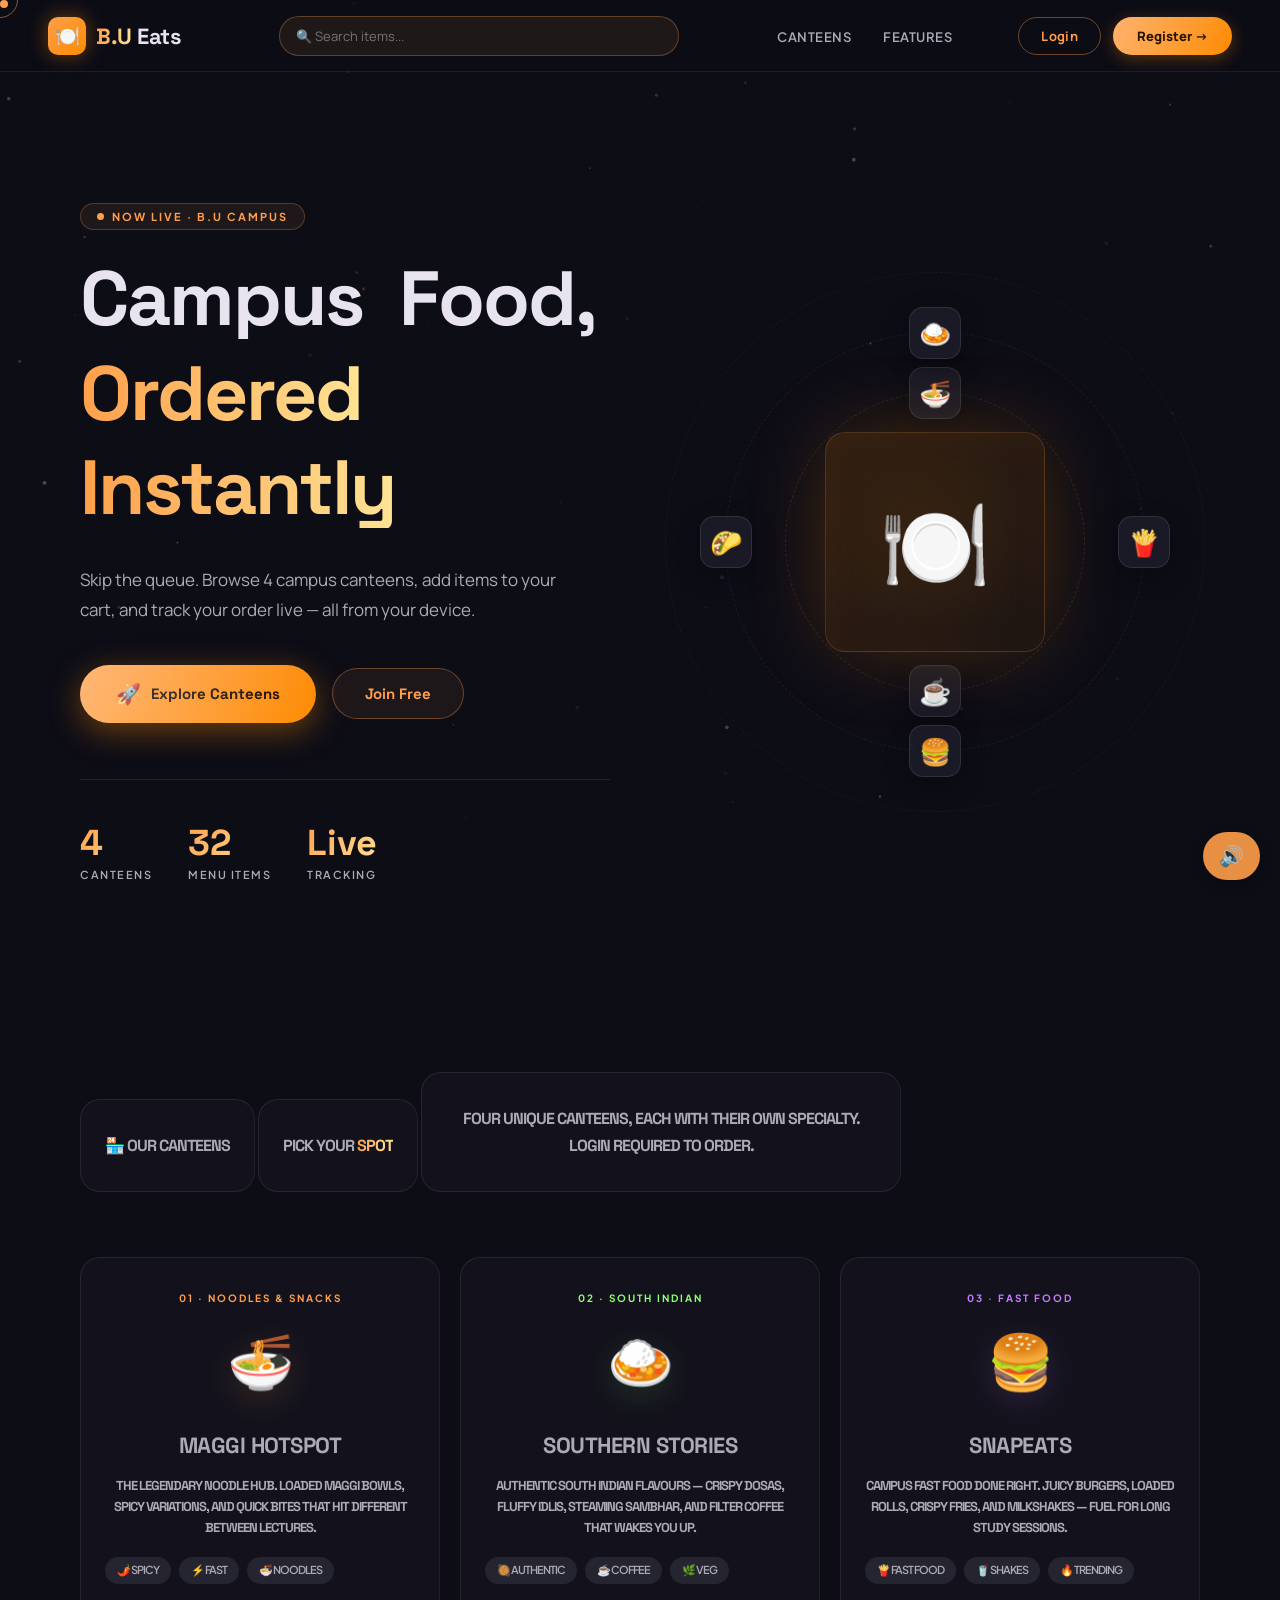
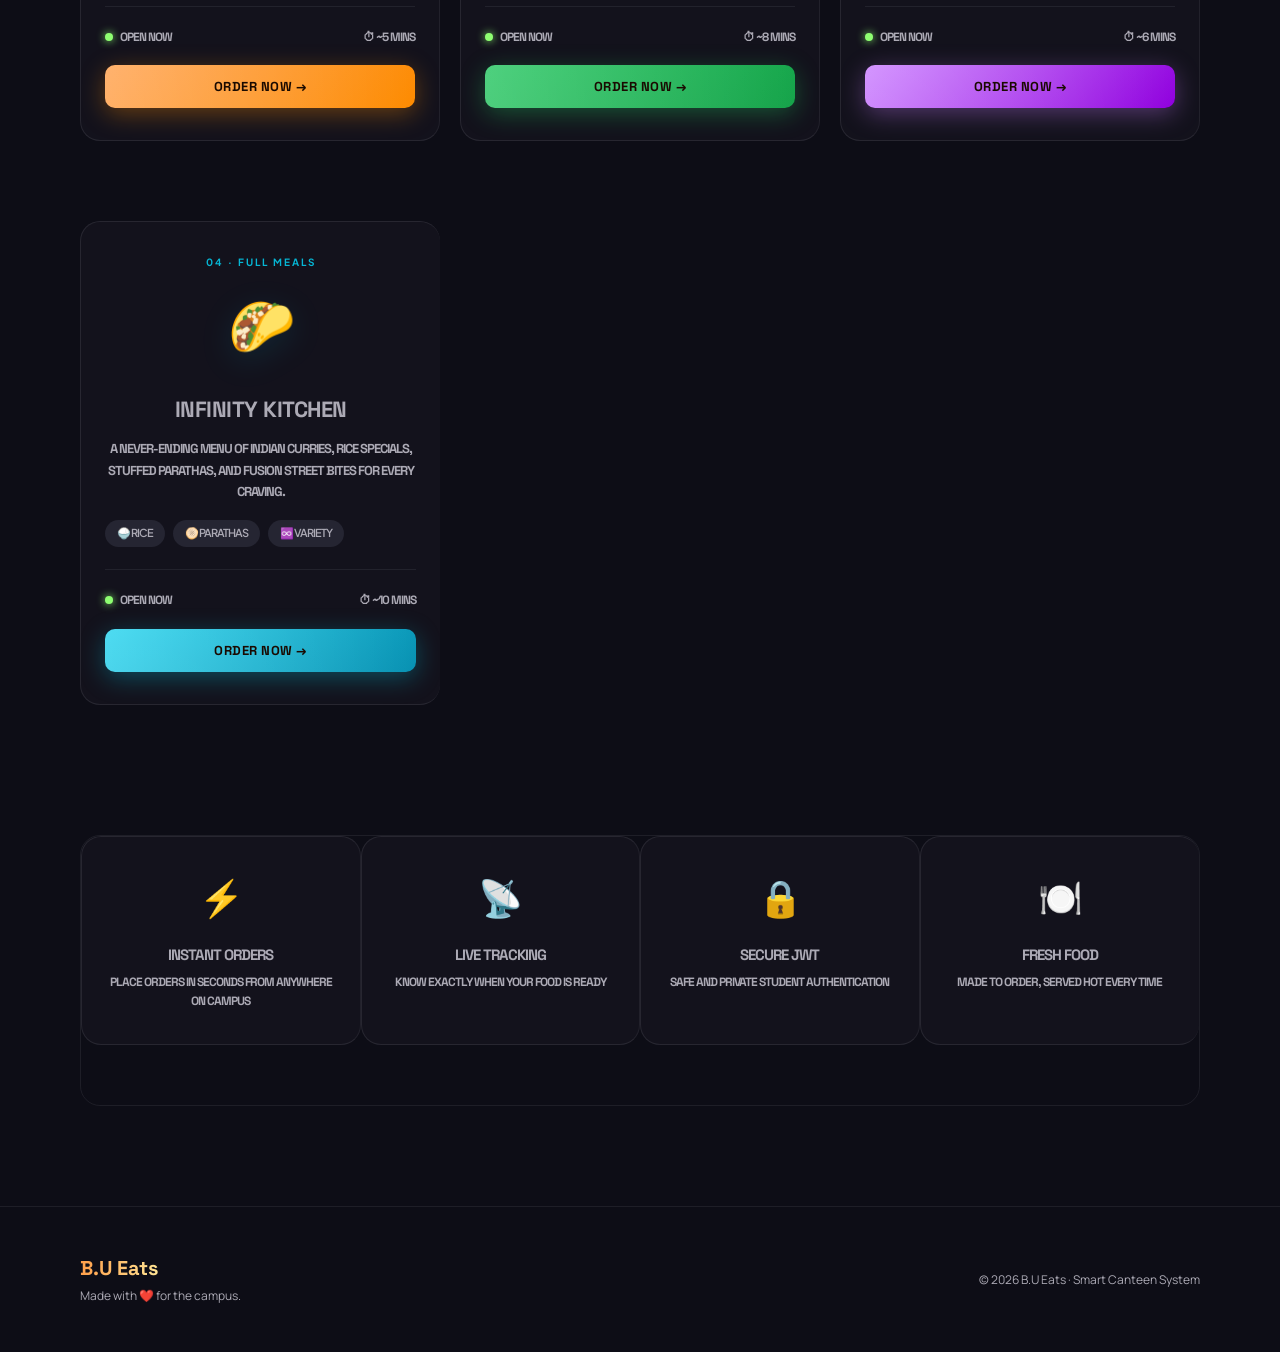
==== commit 57ee2092: "fix: custom cursor z-index now appears above modals (10004 and 10003 for dot and ring)" ====
--- a/frontend/student/index.html
+++ b/frontend/student/index.html
@@ -103,7 +103,7 @@
       background: var(--primary);
       border-radius: 50%;
       position: fixed; top: 0; left: 0;
-      pointer-events: none; z-index: 9999;
+      pointer-events: none; z-index: 10004;
       transition: transform 0.1s ease;
     }
     #cursor-ring {
@@ -111,7 +111,7 @@
       border: 1.5px solid rgba(255,159,74,0.5);
       border-radius: 50%;
       position: fixed; top: 0; left: 0;
-      pointer-events: none; z-index: 9998;
+      pointer-events: none; z-index: 10003;
       transition: width 0.3s ease, height 0.3s ease, left 0.12s ease, top 0.12s ease, opacity 0.3s ease;
     }
     body:hover #cursor-ring { opacity: 1; }
@@ -1503,60 +1503,89 @@
   const modal = document.createElement('div');
   modal.id = 'creditsModal';
   modal.style.cssText = `
-    display:none;
-    position:fixed;
-    inset:0;
-    background:rgba(0,0,0,0.7);
-    z-index:10000;
-    align-items:center;
-    justify-content:center;
-    padding:20px;
+    display:none; position:fixed; inset:0;
+    background:rgba(0,0,0,0.72); z-index:10000;
+    align-items:center; justify-content:center; padding:20px;
   `;
   modal.innerHTML = `
     <div style="
       background:#13121c;
-      border:1px solid rgba(255,159,74,0.3);
-      border-radius:24px;
-      padding:32px;
-      max-width:500px;
-      width:100%;
+      border:1px solid rgba(255,159,74,0.35);
+      border-radius:24px; padding:32px;
+      max-width:400px; width:100%;
       animation:slideUp 0.3s ease;
     ">
       <div style="display:flex;justify-content:space-between;align-items:center;margin-bottom:24px;">
-        <h2 style="font-size:22px;font-weight:800;color:#e7e4f0;">💳 Your Credits & Orders</h2>
+        <h2 style="font-size:20px;font-weight:800;color:#e7e4f0;">💳 Your Wallet</h2>
         <button onclick="closeCreditsModal()" style="
-          background:none;
-          border:none;
-          color:#9998aa;
-          font-size:24px;
-          cursor:pointer;
+          background:none; border:none; color:#9998aa; font-size:24px; cursor:pointer;
         ">✕</button>
       </div>
-      
+
+      <!-- Credit Balance Card -->
       <div style="
-        background:rgba(255,159,74,0.1);
-        border:1px solid rgba(255,159,74,0.3);
-        border-radius:16px;
-        padding:16px;
-        margin-bottom:24px;
-        text-align:center;
+        background:linear-gradient(135deg,rgba(255,159,74,0.15),rgba(255,214,10,0.08));
+        border:1px solid rgba(255,159,74,0.4);
+        border-radius:18px; padding:28px; text-align:center; margin-bottom:20px;
       ">
-        <div style="color:#9998aa;font-size:12px;margin-bottom:6px;">Available Credits</div>
-        <div style="font-size:32px;font-weight:900;background:linear-gradient(90deg,#ff9f4a,#ffe393);-webkit-background-clip:text;-webkit-text-fill-color:transparent;background-clip:text;">
+        <div style="color:#9998aa;font-size:11px;font-weight:700;letter-spacing:1.5px;text-transform:uppercase;margin-bottom:10px;">
+          Available Credits
+        </div>
+        <div style="
+          font-size:48px; font-weight:900;
+          background:linear-gradient(90deg,#ff9f4a,#ffe393);
+          -webkit-background-clip:text; -webkit-text-fill-color:transparent; background-clip:text;
+          line-height:1;
+        ">
           ₹<span id="modalCreditsValue">0</span>
         </div>
-        <div style="color:#9998aa;font-size:11px;margin-top:6px;">Earned from late canteen orders</div>
+        <div style="color:#9998aa;font-size:12px;margin-top:10px;line-height:1.5;">
+          Earned when canteen delivers your order late<br>
+          <span style="color:#4fffb0;font-weight:700;">₹1 per minute of delay</span>
+        </div>
       </div>
-      
-      <div style="margin-bottom:16px;">
-        <div style="color:#9998aa;font-size:12px;font-weight:700;margin-bottom:12px;text-transform:uppercase;letter-spacing:1.2px;">Recent Orders</div>
-        <div id="ordersListModal" style="max-height:300px;overflow-y:auto;">Loading...</div>
+
+      <!-- Info row -->
+      <div style="
+        display:flex; gap:10px; margin-bottom:20px;
+      ">
+        <div style="
+          flex:1; background:rgba(79,255,176,0.07);
+          border:0.5px solid rgba(79,255,176,0.2);
+          border-radius:12px; padding:12px; text-align:center;
+        ">
+          <div style="font-size:20px; margin-bottom:4px;">⏰</div>
+          <div style="color:#9998aa;font-size:10px;">Auto-credited when late</div>
+        </div>
+        <div style="
+          flex:1; background:rgba(107,184,255,0.07);
+          border:0.5px solid rgba(107,184,255,0.2);
+          border-radius:12px; padding:12px; text-align:center;
+        ">
+          <div style="font-size:20px; margin-bottom:4px;">💰</div>
+          <div style="color:#9998aa;font-size:10px;">Use on future orders</div>
+        </div>
       </div>
-      
+
+      <!-- See Orders Button -->
+      <button onclick="closeCreditsModal(); openOrdersModal();" style="
+        width:100%; padding:14px;
+        background:rgba(201,124,255,0.12);
+        border:0.5px solid rgba(201,124,255,0.3);
+        color:#c97cff;
+        font-family:'Space Grotesk',sans-serif;
+        font-size:13px; font-weight:700;
+        border-radius:12px; cursor:pointer;
+        transition:all 0.25s;
+      " onmouseover="this.style.background='rgba(201,124,255,0.22)'"
+         onmouseout="this.style.background='rgba(201,124,255,0.12)'">
+        📋 View Recent Orders
+      </button>
+
       <style>
         @keyframes slideUp {
-          from { opacity:0;transform:translateY(24px) }
-          to { opacity:1;transform:translateY(0) }
+          from { opacity:0; transform:translateY(24px) }
+          to   { opacity:1; transform:translateY(0) }
         }
       </style>
     </div>
@@ -1567,21 +1596,8 @@
 }
 
 async function loadCredits(){
-  try {
-    const res = await fetch(`${API}/student/credits`, { 
-      headers: { Authorization: `Bearer ${localStorage.getItem('student_token')}` }
-    });
-    if(!res.ok) throw new Error('Failed to load credits');
-    const data = await res.json();
-    // Update every credits display badge on the page
-    document.querySelectorAll('#creditsDisplay').forEach(el => {
-      el.textContent = `💳 ₹${data.credits || 0}`;
-    });
-    const mc = document.getElementById('modalCreditsValue');
-    if (mc) mc.textContent = data.credits || 0;
-  } catch(e) {
-    console.error('Credits error:', e);
-  }
+  // Use the unified refresh which also updates the nav badge and shows toast if credits changed
+  await silentRefreshCredits();
 }
 
 /* ── ORDERS MODAL ── */
@@ -1721,22 +1737,85 @@
 }
 
 
-// Load credits on page load
-window.addEventListener('load', async () => {
+// ── Credit auto-refresh + change notification ───────────────────────────────
+let _lastKnownCredits = null; // track previous value to detect changes
+
+async function silentRefreshCredits() {
   const token = localStorage.getItem('student_token');
-  if(token) {
-    try {
-      const res = await fetch(`${API}/student/credits`, {
-        headers: { Authorization: `Bearer ${token}` }
-      });
-      if(res.ok) {
-        const data = await res.json();
-        const creditsDisplay = document.getElementById('creditsDisplay');
-        if(creditsDisplay) creditsDisplay.textContent = `💳 ₹${data.credits || 0}`;
-      }
-    } catch(e) {
-      console.error('Credits load failed', e);
-    }
+  if (!token) return;
+  try {
+    const res = await fetch(`${API}/student/credits`, {
+      headers: { Authorization: `Bearer ${token}` }
+    });
+    if (!res.ok) return;
+    const data = await res.json();
+    const current = parseFloat(data.credits) || 0;
+
+    // Update nav badge
+    document.querySelectorAll('#creditsDisplay').forEach(el => {
+      el.textContent = `💳 ₹${current}`;
+    });
+    // Update modal if open
+    const mc = document.getElementById('modalCreditsValue');
+    if (mc) mc.textContent = current;
+
+    // Toast only when credits actually increase (not on first load)
+    if (_lastKnownCredits !== null && current > _lastKnownCredits) {
+      const gained = (current - _lastKnownCredits).toFixed(0);
+      showCreditToast(`🎉 ₹${gained} credited to your wallet! (late delivery bonus)`);
+    }
+    _lastKnownCredits = current;
+  } catch(e) {
+    console.error('Credits auto-refresh failed:', e);
+  }
+}
+
+function showCreditToast(msg) {
+  const t = document.createElement('div');
+  t.style.cssText = `
+    position:fixed; bottom:90px; left:50%; transform:translateX(-50%);
+    z-index:99999;
+    background:linear-gradient(135deg,#1a3a1a,#0d2b1a);
+    border:1px solid rgba(79,255,176,0.5);
+    color:#4fffb0;
+    font-family:'Space Grotesk',sans-serif;
+    font-size:13px; font-weight:700;
+    padding:14px 24px;
+    border-radius:14px;
+    box-shadow:0 4px 30px rgba(79,255,176,0.25);
+    text-align:center; white-space:nowrap;
+    animation:creditToastIn 0.4s ease;
+    pointer-events:none;
+  `;
+  t.textContent = msg;
+  t.innerHTML += `<style>
+    @keyframes creditToastIn {
+      from { opacity:0; transform:translateX(-50%) translateY(20px); }
+      to   { opacity:1; transform:translateX(-50%) translateY(0); }
+    }
+  </style>`;
+  document.body.appendChild(t);
+  setTimeout(() => {
+    t.style.transition = 'opacity 0.4s';
+    t.style.opacity = '0';
+    setTimeout(() => t.remove(), 450);
+  }, 4000);
+}
+
+// Run on load + every 30 seconds
+window.addEventListener('load', () => {
+  const token = localStorage.getItem('student_token');
+  if (token) {
+    silentRefreshCredits();                      // immediate
+    setInterval(silentRefreshCredits, 30000);    // then every 30s
+  }
+});
+
+// Also refresh when tab becomes visible again (user switches back)
+document.addEventListener('visibilitychange', () => {
+  if (!document.hidden) {
+    const token = localStorage.getItem('student_token');
+    if (token) silentRefreshCredits();
   }
 });
 
